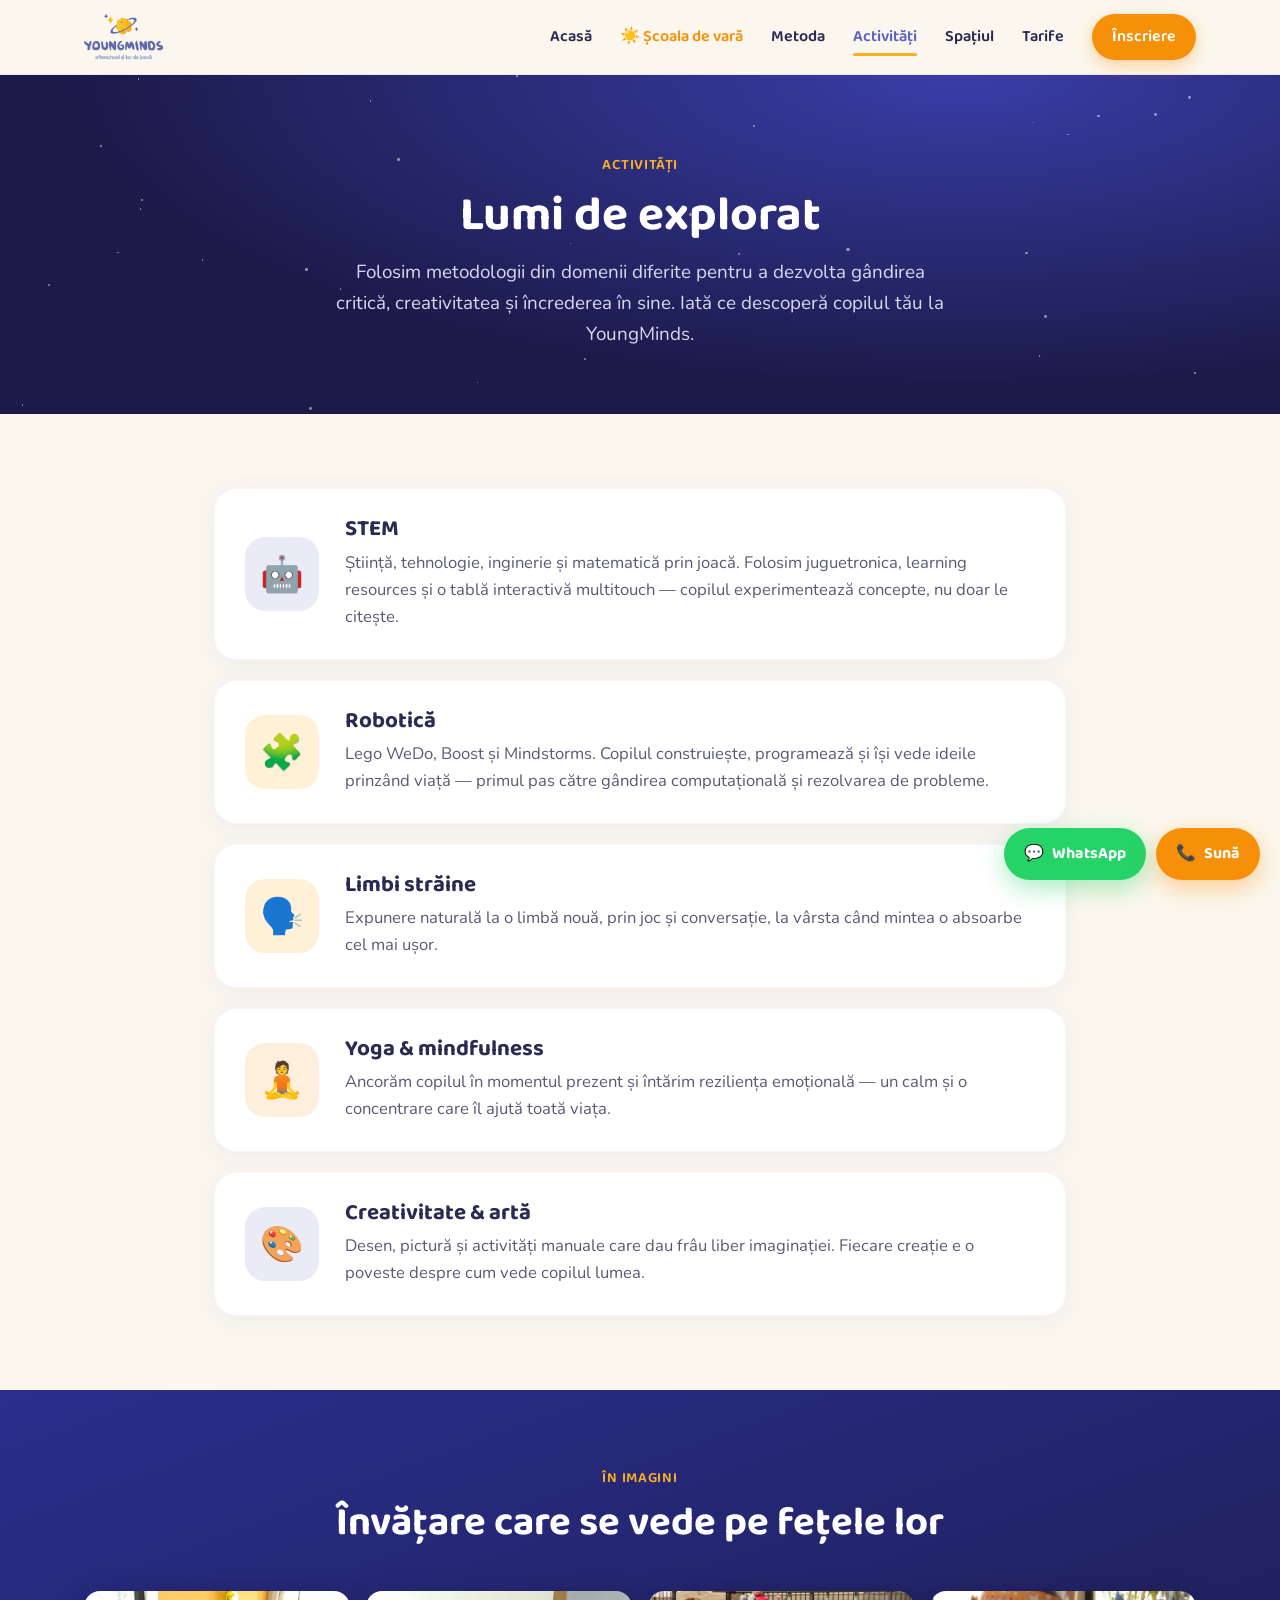
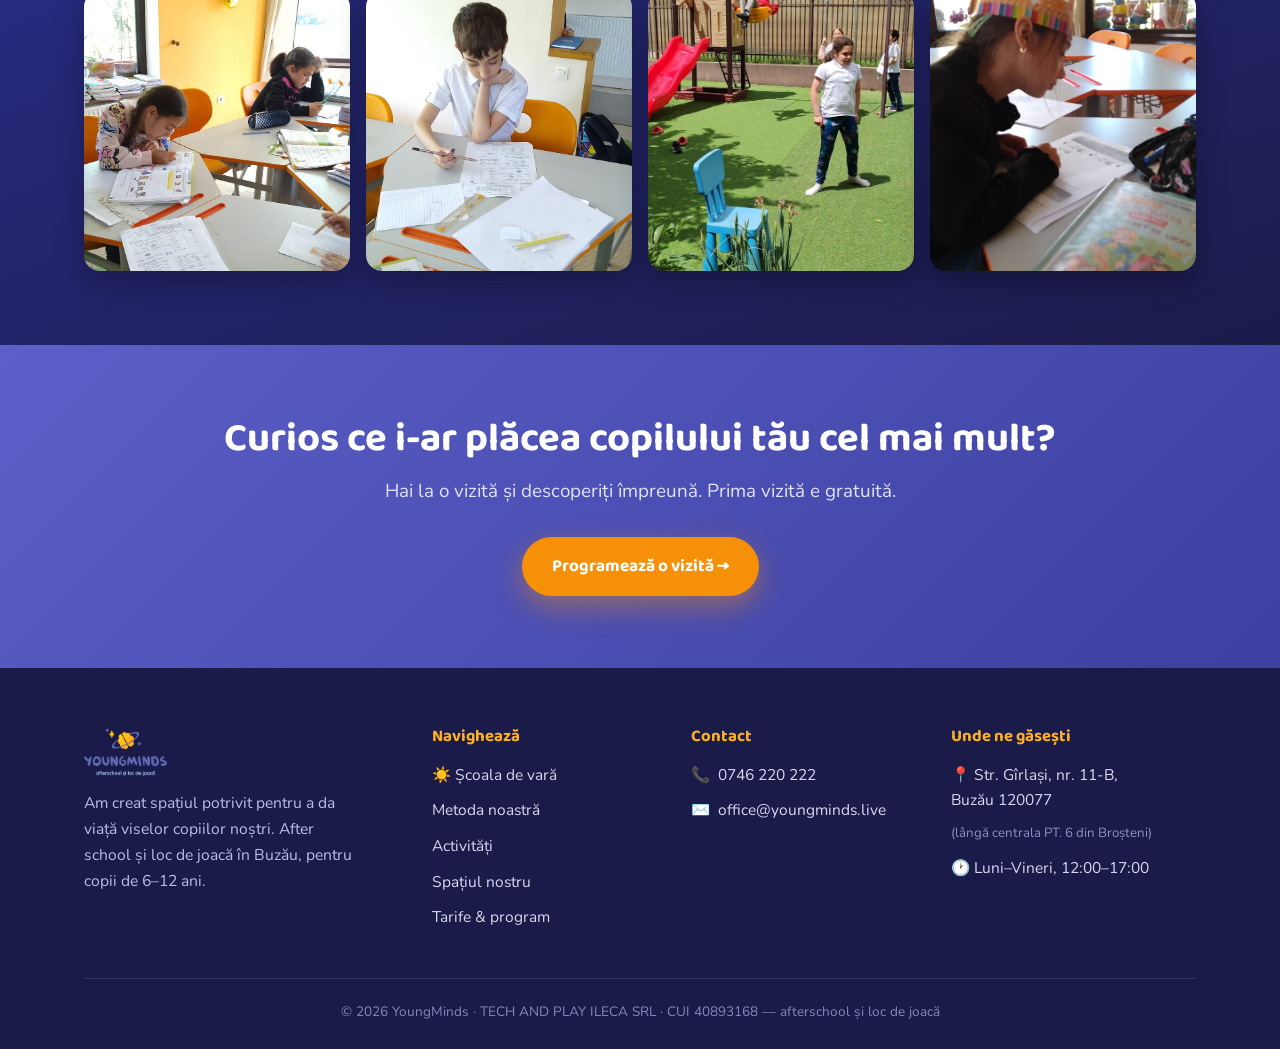
==== activitati.html @ 1e78519e "feat: add Google Analytics tag to multiple HTML pages Co-authored-by: Roxana Ivanov <275495528+ivano" ====
<!DOCTYPE html>
<html lang="ro">
<head>
<!-- Google tag (gtag.js) -->
<script async src="https://www.googletagmanager.com/gtag/js?id=G-8RMYH10H6Z"></script>
<script>
  window.dataLayer = window.dataLayer || [];
  function gtag(){dataLayer.push(arguments);}
  gtag('js', new Date());
  gtag('config', 'G-8RMYH10H6Z');
</script>
<meta charset="UTF-8">
<meta name="viewport" content="width=device-width, initial-scale=1.0">
<title>Activități — YoungMinds Buzău</title>
<meta name="description" content="STEM, robotică (Lego Mindstorms), limbi străine, yoga, mindfulness și creativitate. Activitățile de toamnă la YoungMinds Buzău.">
<link rel="icon" type="image/png" href="img/logo.png">
<link rel="preconnect" href="https://fonts.googleapis.com">
<link rel="preconnect" href="https://fonts.gstatic.com" crossorigin>
<link href="https://fonts.googleapis.com/css2?family=Baloo+2:wght@500;600;700;800&family=Nunito:ital,wght@0,400;0,600;0,700;0,800;1,400&display=swap" rel="stylesheet">
<link rel="stylesheet" href="style.css">
</head>
<body>
<div class="float-cta">
  <a class="wa" href="https://wa.me/40746220222?text=Bun%C4%83%21%20A%C8%99%20vrea%20s%C4%83%20programez%20o%20vizit%C4%83%20la%20YoungMinds." target="_blank" rel="noopener">💬<span class="txt">WhatsApp</span></a>
  <a href="tel:+40746220222">📞<span class="txt">Sună</span></a>
</div>
<header class="site-header">
  <div class="wrap">
    <a class="brand" href="index.html"><img src="img/logo.png" alt="YoungMinds — afterschool și loc de joacă"></a>
    <button class="burger" aria-label="Meniu" onclick="document.querySelector('.site-nav').classList.toggle('open')"><span></span><span></span><span></span></button>
    <nav class="site-nav">
      <a href="index.html">Acasă</a>
      <a href="scoala-de-vara.html" style="color:var(--orange)">☀️ Școala de vară</a>
      <a href="metoda.html">Metoda</a>
      <a href="activitati.html" class="active">Activități</a>
      <a href="spatiul.html">Spațiul</a>
      <a href="tarife.html">Tarife</a>
      <a class="nav-cta" href="contact.html">Înscriere</a>
    </nav>
  </div>
</header>

<section class="page-hero"><div class="stars"></div>
  <div class="wrap"><div class="crumb">Activități</div>
  <h1>Lumi de explorat</h1>
  <p>Folosim metodologii din domenii diferite pentru a dezvolta gândirea critică, creativitatea și încrederea în sine. Iată ce descoperă copilul tău la YoungMinds.</p></div>
</section>

<section class="sec-pad">
  <div class="wrap act-list">
    <div class="act-full reveal">
      <div class="act-icon ic-blue">🤖</div>
      <div class="act-body"><h3>STEM</h3><p>Știință, tehnologie, inginerie și matematică prin joacă. Folosim juguetronica, learning resources și o tablă interactivă multitouch — copilul experimentează concepte, nu doar le citește.</p></div>
    </div>
    <div class="act-full reveal">
      <div class="act-icon ic-gold">🧩</div>
      <div class="act-body"><h3>Robotică</h3><p>Lego WeDo, Boost și Mindstorms. Copilul construiește, programează și își vede ideile prinzând viață — primul pas către gândirea computațională și rezolvarea de probleme.</p></div>
    </div>
    <div class="act-full reveal">
      <div class="act-icon ic-gold">🗣️</div>
      <div class="act-body"><h3>Limbi străine</h3><p>Expunere naturală la o limbă nouă, prin joc și conversație, la vârsta când mintea o absoarbe cel mai ușor.</p></div>
    </div>
    <div class="act-full reveal">
      <div class="act-icon ic-orange">🧘</div>
      <div class="act-body"><h3>Yoga &amp; mindfulness</h3><p>Ancorăm copilul în momentul prezent și întărim reziliența emoțională — un calm și o concentrare care îl ajută toată viața.</p></div>
    </div>
    <div class="act-full reveal">
      <div class="act-icon ic-blue">🎨</div>
      <div class="act-body"><h3>Creativitate &amp; artă</h3><p>Desen, pictură și activități manuale care dau frâu liber imaginației. Fiecare creație e o poveste despre cum vede copilul lumea.</p></div>
    </div>
  </div>
</section>

<section class="act-gallery-band">
  <div class="wrap">
    <div class="sec-head light reveal"><span class="tag">În imagini</span><h2>Învățare care se vede pe fețele lor</h2></div>
    <div class="photo-row reveal">
      <img src="img/study-boy-pencils.jpg" alt="Copil concentrat la YoungMinds">
      <img src="img/study-girls-yellow.jpg" alt="Copii studiind">
      <img src="img/study-boy-fish-art.jpg" alt="Creație artistică">
      <img src="img/study-girl-crown.jpg" alt="Activitate creativă">
    </div>
  </div>
</section>

<section class="cta-band">
  <div class="wrap reveal"><h2>Curios ce i-ar plăcea copilului tău cel mai mult?</h2><p>Hai la o vizită și descoperiți împreună. Prima vizită e gratuită.</p><a class="btn-primary" href="contact.html">Programează o vizită →</a></div>
</section>
<footer class="site-footer">
  <div class="wrap">
    <div class="footer-grid">
      <div>
        <img class="flogo" src="img/logo.png" alt="YoungMinds">
        <p class="tagline">Am creat spațiul potrivit pentru a da viață viselor copiilor noștri. After school și loc de joacă în Buzău, pentru copii de 6–12 ani.</p>
      </div>
      <div>
        <h4>Navighează</h4>
        <ul>
          <li><a href="scoala-de-vara.html">☀️ Școala de vară</a></li>
          <li><a href="metoda.html">Metoda noastră</a></li>
          <li><a href="activitati.html">Activități</a></li>
          <li><a href="spatiul.html">Spațiul nostru</a></li>
          <li><a href="tarife.html">Tarife &amp; program</a></li>
        </ul>
      </div>
      <div>
        <h4>Contact</h4>
        <ul>
          <li>📞 <a href="tel:+40746220222">0746 220 222</a></li>
          <li>✉️ <a href="mailto:office@youngminds.live">office@youngminds.live</a></li>
        </ul>
      </div>
      <div>
        <h4>Unde ne găsești</h4>
        <ul>
          <li>📍 Str. Gîrlași, nr. 11-B,<br>Buzău 120077</li>
          <li><span class="sub">(lângă centrala PT. 6 din Broșteni)</span></li>
          <li>🕐 Luni–Vineri, 12:00–17:00</li>
        </ul>
      </div>
    </div>
    <div class="footer-bottom">© 2026 YoungMinds · TECH AND PLAY ILECA SRL · CUI 40893168 — afterschool și loc de joacă</div>
  </div>
</footer>
<script>
// reveal on scroll
const io=new IntersectionObserver((es)=>{es.forEach(e=>{if(e.isIntersecting){e.target.classList.add('in');io.unobserve(e.target)}})},{threshold:.12});
document.querySelectorAll('.reveal').forEach(el=>io.observe(el));
// stars
document.querySelectorAll('.stars').forEach(c=>{for(let i=0;i<30;i++){const s=document.createElement('span');const sz=Math.random()*2.5+1;s.style.width=sz+'px';s.style.height=sz+'px';s.style.left=Math.random()*100+'%';s.style.top=Math.random()*100+'%';s.style.animationDelay=(Math.random()*3)+'s';c.appendChild(s)}});
</script>

</body>
</html>
---- style.css ----
/* ============ YoungMinds — shared styles ============ */
:root{
  --periwinkle:#5B5FC7;--periwinkle-deep:#3D40A0;--periwinkle-bright:#4A63D8;
  --gold:#FDB022;--orange:#F79009;--orange-deep:#E07706;
  --cream:#FBF7EE;--cream-deep:#F4ECDC;
  --ink:#2A2A52;--ink-soft:#5A5A78;--space:#2B2E8C;--space-deep:#1B1B4A;
}
*{margin:0;padding:0;box-sizing:border-box}
html{scroll-behavior:smooth}
body{font-family:'Nunito',sans-serif;color:var(--ink);background:var(--cream);line-height:1.65;overflow-x:hidden}
h1,h2,h3,h4{font-family:'Baloo 2',cursive;line-height:1.12;font-weight:700}
img{max-width:100%;display:block}
a{color:inherit;text-decoration:none}
.wrap{max-width:1160px;margin:0 auto;padding:0 24px}

/* ---- HEADER NAV ---- */
.site-header{position:sticky;top:0;z-index:100;background:rgba(251,247,238,.92);backdrop-filter:blur(10px);border-bottom:1px solid rgba(91,95,199,.1)}
.site-header .wrap{display:flex;align-items:center;justify-content:space-between;height:74px}
.site-header .brand img{height:46px}
.site-nav{display:flex;align-items:center;gap:28px}
.site-nav a{font-family:'Baloo 2';font-weight:600;color:var(--ink);font-size:1.01rem;transition:color .2s;position:relative}
.site-nav a:hover{color:var(--periwinkle)}
.site-nav a.active{color:var(--periwinkle)}
.site-nav a.active::after{content:"";position:absolute;left:0;right:0;bottom:-6px;height:3px;background:var(--gold);border-radius:3px}
.site-nav .nav-cta{background:var(--orange);color:#fff;padding:10px 20px;border-radius:50px;box-shadow:0 6px 18px rgba(247,144,9,.35)}
.site-nav .nav-cta:hover{color:#fff;transform:translateY(-2px)}
.burger{display:none;flex-direction:column;gap:5px;cursor:pointer;background:none;border:none;padding:6px}
.burger span{width:26px;height:3px;background:var(--ink);border-radius:3px;transition:.3s}

/* ---- BUTTONS ---- */
.btn-primary{background:var(--orange);color:#fff;font-family:'Baloo 2';font-weight:700;font-size:1.08rem;padding:15px 30px;border-radius:50px;display:inline-flex;align-items:center;gap:9px;box-shadow:0 10px 28px rgba(247,144,9,.42);transition:transform .2s,box-shadow .2s;border:none;cursor:pointer}
.btn-primary:hover{transform:translateY(-3px);box-shadow:0 14px 36px rgba(247,144,9,.52);color:#fff}
.btn-ghost{color:var(--periwinkle);font-family:'Baloo 2';font-weight:600;font-size:1.02rem;padding:15px 24px;border-radius:50px;border:1.5px solid rgba(91,95,199,.4);transition:background .2s,color .2s}
.btn-ghost:hover{background:var(--periwinkle);color:#fff}
.btn-ghost-light{color:#fff;border-color:rgba(255,255,255,.4)}
.btn-ghost-light:hover{background:rgba(255,255,255,.14);color:#fff}

/* ---- SECTION HEADS ---- */
.sec-head{text-align:center;max-width:700px;margin:0 auto 46px}
.sec-head .tag{font-family:'Baloo 2';font-weight:600;color:var(--orange);text-transform:uppercase;letter-spacing:.05em;font-size:.9rem}
.sec-head h2{font-size:2.5rem;color:var(--ink);margin:10px 0 14px}
.sec-head p{font-size:1.12rem;color:var(--ink-soft)}
.sec-head.light h2{color:#fff}.sec-head.light .tag{color:var(--gold)}.sec-head.light p{color:#C8C8EC}

/* ---- PAGE HERO (inner pages) ---- */
.page-hero{background:radial-gradient(ellipse at 75% 0%,#3A3DA8 0%,var(--space-deep) 65%);color:#fff;padding:78px 0 64px;position:relative;overflow:hidden;text-align:center}
.page-hero .stars{position:absolute;inset:0;pointer-events:none}
.page-hero .stars span{position:absolute;background:#fff;border-radius:50%;opacity:.5;animation:tw 3s infinite ease-in-out}
.page-hero .crumb{font-family:'Baloo 2';font-weight:600;color:var(--gold);font-size:.92rem;letter-spacing:.04em;text-transform:uppercase;margin-bottom:12px;position:relative;z-index:2}
.page-hero h1{font-size:3rem;margin-bottom:14px;position:relative;z-index:2}
.page-hero p{font-size:1.18rem;color:#D8D8F2;max-width:620px;margin:0 auto;position:relative;z-index:2}
@keyframes tw{0%,100%{opacity:.16}50%{opacity:.85}}

/* ---- FLOAT CTA ---- */
.float-cta{position:fixed;bottom:20px;right:20px;z-index:200;display:flex;gap:10px}
.float-cta a{display:flex;align-items:center;gap:8px;background:var(--orange);color:#fff;font-family:'Baloo 2';font-weight:700;padding:13px 20px;border-radius:50px;font-size:1rem;box-shadow:0 8px 24px rgba(247,144,9,.4);transition:transform .2s}
.float-cta a.wa{background:#25D366;box-shadow:0 8px 24px rgba(37,211,102,.4)}
.float-cta a:hover{transform:translateY(-3px);color:#fff}

/* ---- FOOTER ---- */
.site-footer{background:var(--space-deep);color:#fff;padding:60px 0 26px}
.footer-grid{display:grid;grid-template-columns:1.4fr 1fr 1fr 1.1fr;gap:36px;margin-bottom:38px}
.site-footer .flogo{height:48px;margin-bottom:15px}
.site-footer .tagline{color:#BCBCE8;font-size:.98rem;max-width:280px}
.site-footer h4{font-family:'Baloo 2';font-size:1.05rem;margin-bottom:15px;color:var(--gold)}
.site-footer ul{list-style:none}
.site-footer ul li{margin-bottom:10px;color:#D8D8F2;font-size:.97rem;display:flex;gap:8px;align-items:flex-start}
.site-footer ul li a:hover{color:var(--gold)}
.site-footer .sub{font-size:.83rem;color:#9090C0}
.footer-bottom{border-top:1px solid rgba(255,255,255,.12);padding-top:22px;text-align:center;color:#8888B8;font-size:.85rem}

/* ---- generic cards grid ---- */
.grid-3{display:grid;grid-template-columns:repeat(3,1fr);gap:24px}
.grid-2{display:grid;grid-template-columns:repeat(2,1fr);gap:30px}

/* ---- reveal anim ---- */
.reveal{opacity:0;transform:translateY(24px);transition:opacity .6s ease,transform .6s ease}
.reveal.in{opacity:1;transform:none}

@media(max-width:900px){
  .site-nav{position:fixed;inset:74px 0 auto 0;background:var(--cream);flex-direction:column;gap:0;padding:10px 24px 24px;border-bottom:1px solid rgba(91,95,199,.12);transform:translateY(-120%);transition:transform .3s;align-items:stretch}
  .site-nav.open{transform:none}
  .site-nav a{padding:14px 0;border-bottom:1px solid rgba(91,95,199,.08)}
  .site-nav a.active::after{display:none}
  .site-nav .nav-cta{text-align:center;margin-top:12px}
  .burger{display:flex}
  .grid-3,.grid-2{grid-template-columns:1fr}
  .footer-grid{grid-template-columns:1fr 1fr}
  .page-hero h1{font-size:2.2rem}
  .sec-head h2{font-size:2rem}
  .float-cta a span.txt{display:none}.float-cta a{padding:13px}
}
@media(max-width:560px){.footer-grid{grid-template-columns:1fr}}
@media(prefers-reduced-motion:reduce){*{animation:none!important;transition:none!important}.reveal{opacity:1;transform:none}}


/* ============ PAGE-SPECIFIC ============ */
.sec-pad{padding:74px 0}
.pad-top-0{padding-top:0}
.center-cta{text-align:center;margin-top:38px}

/* HOME HERO */
.home-hero{position:relative;background:radial-gradient(ellipse at 72% 0%,#3A3DA8 0%,var(--space-deep) 62%);color:#fff;padding:60px 0 0;overflow:hidden}
.home-hero-grid{position:relative;z-index:5;display:grid;grid-template-columns:1.05fr .95fr;gap:46px;align-items:center;padding-bottom:54px}
.home-hero .eyebrow{display:inline-block;background:rgba(253,176,34,.18);color:var(--gold);font-family:'Baloo 2';font-weight:600;font-size:.88rem;letter-spacing:.04em;padding:6px 16px;border-radius:50px;margin-bottom:20px;text-transform:uppercase}
.home-hero h1{font-size:3.2rem;margin-bottom:18px;font-weight:800;letter-spacing:-.01em}
.home-hero h1 .hl{color:var(--gold);position:relative;white-space:nowrap}
.home-hero h1 .hl::after{content:"";position:absolute;left:-4%;right:-4%;bottom:5px;height:13px;background:rgba(253,176,34,.22);border-radius:8px;z-index:-1}
.home-hero p.lead{font-size:1.2rem;color:#D8D8F2;margin-bottom:30px;max-width:540px}
.hero-cta{display:flex;gap:14px;flex-wrap:wrap;align-items:center}
.hero-trust{margin-top:26px;display:flex;gap:22px;flex-wrap:wrap;font-size:.95rem;color:#BCBCE8}
.hero-trust b{color:#fff}
.home-hero-photo{position:relative}
.home-hero-photo img{border-radius:24px;box-shadow:0 24px 60px rgba(0,0,0,.4);width:100%;height:440px;object-fit:cover}
.photo-badge{position:absolute;bottom:-16px;left:24px;background:#fff;color:var(--ink);font-family:'Baloo 2';font-weight:700;font-size:.98rem;padding:11px 20px;border-radius:50px;box-shadow:0 10px 26px rgba(0,0,0,.2)}
.wave{display:block;width:100%;margin-top:-1px;position:relative;z-index:4}

/* HOME STRIP */
.home-strip{background:var(--gold);color:var(--space-deep);padding:15px 0}
.home-strip .wrap{display:flex;justify-content:center;gap:40px;flex-wrap:wrap;font-family:'Baloo 2';font-weight:600;font-size:1.01rem}
.home-strip span{display:inline-flex;align-items:center;gap:8px}

/* HOME MISSION */
.home-mission{padding:74px 0 40px;text-align:center}
.home-mission .mark{font-size:1.3rem;color:var(--gold);letter-spacing:3px;margin-bottom:14px;opacity:.7}
.home-mission h2{font-size:2.4rem;color:var(--ink);max-width:780px;margin:0 auto 18px}
.home-mission h2 .em{color:var(--orange)}
.home-mission p{font-size:1.14rem;color:var(--ink-soft);max-width:700px;margin:0 auto}

/* BENEFIT CARDS */
.home-benefits{padding:40px 0 74px}
.ben-card{background:#fff;border-radius:24px;padding:34px 28px;box-shadow:0 4px 24px rgba(91,95,199,.08);border:1px solid rgba(91,95,199,.06);transition:transform .25s,box-shadow .25s}
.ben-card:hover{transform:translateY(-6px);box-shadow:0 16px 38px rgba(91,95,199,.16)}
.ben-card .ic{width:62px;height:62px;border-radius:18px;display:grid;place-items:center;font-size:1.9rem;margin-bottom:18px}
.ic-blue{background:rgba(91,95,199,.12)}.ic-gold{background:rgba(253,176,34,.18)}.ic-orange{background:rgba(247,144,9,.14)}
.ben-card h3{font-size:1.32rem;color:var(--ink);margin-bottom:10px}
.ben-card p{color:var(--ink-soft)}

/* HOME ACTIVITIES MINI */
.home-activities{background:var(--cream-deep);padding:74px 0}
.act-mini-grid{display:flex;flex-wrap:wrap;gap:16px;justify-content:center;max-width:920px;margin:0 auto}
.act-mini{background:#fff;border-radius:50px;padding:14px 26px;font-family:'Baloo 2';font-weight:600;color:var(--ink);display:inline-flex;align-items:center;gap:10px;box-shadow:0 4px 16px rgba(91,95,199,.08);transition:transform .2s,box-shadow .2s;font-size:1.05rem}
.act-mini span{font-size:1.3rem}
.act-mini:hover{transform:translateY(-4px);box-shadow:0 10px 26px rgba(91,95,199,.16);color:var(--periwinkle)}

/* HOME GALLERY CTA */
.home-gallery-cta{padding:80px 0}
.gallery-split{display:grid;grid-template-columns:1fr 1fr;gap:50px;align-items:center}
.gallery-photos{display:grid;grid-template-columns:1fr 1fr;grid-template-rows:auto auto;gap:14px}
.gallery-photos img{border-radius:18px;object-fit:cover;width:100%;box-shadow:0 8px 28px rgba(91,95,199,.14)}
.gallery-photos .g1{grid-column:1/2;grid-row:1/3;height:100%;min-height:320px}
.gallery-photos .g2{height:150px}.gallery-photos .g3{height:150px}
.gallery-text .tag{font-family:'Baloo 2';font-weight:600;color:var(--orange);text-transform:uppercase;letter-spacing:.05em;font-size:.9rem}
.gallery-text h2{font-size:2.2rem;color:var(--ink);margin:8px 0 14px}
.gallery-text p{color:var(--ink-soft);font-size:1.1rem;margin-bottom:24px}

/* PROOF */
.home-proof{background:var(--cream-deep);padding:74px 0}
.quote{background:#fff;border-radius:22px;padding:30px 26px;box-shadow:0 4px 22px rgba(91,95,199,.08);display:flex;flex-direction:column}
.quote .qstars{color:var(--gold);font-size:1.1rem;margin-bottom:12px;letter-spacing:2px}
.quote p{color:var(--ink);font-style:italic;flex:1;margin-bottom:16px}
.quote .who{font-family:'Baloo 2';font-weight:600;color:var(--periwinkle);font-size:.98rem}
.proof-note{text-align:center;margin-top:34px;color:var(--ink-soft)}
.proof-note a{color:var(--periwinkle);font-weight:700}

/* CTA BAND */
.cta-band{background:linear-gradient(135deg,var(--periwinkle) 0%,var(--periwinkle-deep) 100%);color:#fff;padding:72px 0;text-align:center;position:relative;overflow:hidden}
.cta-band h2{font-size:2.5rem;margin-bottom:14px}
.cta-band p{font-size:1.18rem;color:#E2E2FB;max-width:580px;margin:0 auto 30px}
.cta-band .spark{position:absolute;font-size:2rem;opacity:.4}

/* METODA */
.method-intro{max-width:840px;margin:0 auto;text-align:center}
.big-lead{font-size:1.4rem;color:var(--ink);line-height:1.6}
.big-lead strong{color:var(--periwinkle)}
.method-card{background:#fff;border-radius:22px;padding:34px 30px;box-shadow:0 4px 22px rgba(91,95,199,.08);border:1px solid rgba(91,95,199,.06);position:relative}
.method-card .mnum{font-family:'Baloo 2';font-weight:800;font-size:2.4rem;color:rgba(253,176,34,.5);line-height:1;margin-bottom:10px}
.method-card h3{font-size:1.4rem;color:var(--ink);margin-bottom:10px}
.method-card p{color:var(--ink-soft);font-size:1.04rem}
.method-feature{background:var(--cream-deep);padding:74px 0}
.method-feature-grid{display:grid;grid-template-columns:1fr 1fr;gap:50px;align-items:center}
.method-feature-grid img{border-radius:22px;box-shadow:0 16px 44px rgba(91,95,199,.18);width:100%;height:420px;object-fit:cover}
.method-feature-grid .tag{font-family:'Baloo 2';font-weight:600;color:var(--orange);text-transform:uppercase;letter-spacing:.05em;font-size:.9rem}
.method-feature-grid h2{font-size:2.2rem;color:var(--ink);margin:8px 0 16px}
.method-feature-grid p{color:var(--ink-soft);font-size:1.08rem;margin-bottom:16px}
.values-grid{max-width:880px;margin:0 auto}
.value-row{display:flex;gap:18px;align-items:flex-start;background:#fff;border-radius:18px;padding:24px 26px;box-shadow:0 4px 18px rgba(91,95,199,.07)}
.value-row .vic{font-size:2rem;flex:none}
.value-row h4{font-family:'Baloo 2';font-size:1.2rem;color:var(--ink);margin-bottom:4px}
.value-row p{color:var(--ink-soft)}

/* ACTIVITATI */
.act-list{display:flex;flex-direction:column;gap:20px;max-width:900px;margin:0 auto}
.act-full{display:flex;gap:26px;align-items:center;background:#fff;border-radius:22px;padding:28px 30px;box-shadow:0 4px 22px rgba(91,95,199,.08);border:1px solid rgba(91,95,199,.06);transition:transform .2s,box-shadow .2s}
.act-full:hover{transform:translateX(6px);box-shadow:0 12px 32px rgba(91,95,199,.14)}
.act-icon{width:74px;height:74px;border-radius:20px;display:grid;place-items:center;font-size:2.2rem;flex:none}
.act-body h3{font-size:1.4rem;color:var(--ink);margin-bottom:6px}
.act-body p{color:var(--ink-soft);font-size:1.04rem}
.act-gallery-band{background:linear-gradient(160deg,var(--space) 0%,var(--space-deep) 100%);padding:74px 0}
.photo-row{display:grid;grid-template-columns:repeat(4,1fr);gap:16px}
.photo-row img{border-radius:16px;height:280px;width:100%;object-fit:cover;box-shadow:0 10px 30px rgba(0,0,0,.3)}

/* SPATIUL */
.space-feature{display:grid;grid-template-columns:1fr 1fr;gap:50px;align-items:center}
.space-feature .tag{font-family:'Baloo 2';font-weight:600;color:var(--orange);text-transform:uppercase;letter-spacing:.05em;font-size:.9rem}
.space-feature h2{font-size:2.2rem;color:var(--ink);margin:8px 0 14px}
.space-feature p{color:var(--ink-soft);font-size:1.1rem}
.space-feature img{border-radius:22px;box-shadow:0 16px 44px rgba(91,95,199,.18);height:420px;width:100%;object-fit:cover}
.gallery-masonry-band{padding:74px 0;background:var(--cream-deep)}
.gallery-masonry-band.light-bg{background:var(--cream)}
.masonry{columns:4;column-gap:14px}
.masonry img{width:100%;border-radius:14px;margin-bottom:14px;box-shadow:0 6px 22px rgba(91,95,199,.1);break-inside:avoid}
.space-feature-dark{background:linear-gradient(160deg,var(--space) 0%,var(--space-deep) 100%);color:#fff;padding:80px 0}
.space-feature-grid{display:grid;grid-template-columns:1fr 1fr;gap:50px;align-items:center}
.space-feature-grid img{border-radius:22px;box-shadow:0 16px 44px rgba(0,0,0,.35);height:420px;width:100%;object-fit:cover}
.space-feature-grid .tag{font-family:'Baloo 2';font-weight:600;color:var(--gold);text-transform:uppercase;letter-spacing:.05em;font-size:.9rem}
.space-feature-grid h2{font-size:2.2rem;margin:8px 0 14px}
.space-feature-grid p{color:#C8C8EC;font-size:1.08rem;margin-bottom:14px}

/* TARIFE */
.pricing-wrap{display:grid;grid-template-columns:1.05fr .95fr;gap:40px;align-items:start;max-width:980px;margin:0 auto}
.price-card{background:#fff;border-radius:28px;padding:44px 40px;box-shadow:0 14px 50px rgba(91,95,199,.14);position:relative;border:2px solid var(--gold)}
.price-badge{position:absolute;top:-15px;left:40px;background:var(--orange);color:#fff;font-family:'Baloo 2';font-weight:700;font-size:.85rem;padding:7px 18px;border-radius:50px;text-transform:uppercase;letter-spacing:.03em}
.price-card .plan{font-family:'Baloo 2';font-weight:600;color:var(--periwinkle);font-size:1.1rem;margin-bottom:6px}
.price-card .amount{font-family:'Baloo 2';font-weight:800;color:var(--ink);font-size:3.4rem;line-height:1}
.price-card .amount small{font-size:1.1rem;color:var(--ink-soft);font-weight:600}
.price-card .prog{color:var(--ink-soft);margin:10px 0 24px;font-size:1.05rem}
.price-card ul{list-style:none;display:flex;flex-direction:column;gap:13px;margin-bottom:28px}
.price-card ul li{display:flex;gap:11px;align-items:flex-start;color:var(--ink);font-size:1.02rem}
.price-card ul li .ck{flex:none;width:24px;height:24px;border-radius:50%;background:rgba(253,176,34,.2);color:var(--orange-deep);display:grid;place-items:center;font-size:.8rem;font-weight:800;margin-top:2px}
.price-card .btn-primary{width:100%;justify-content:center}
.price-side h2{font-size:1.9rem;color:var(--ink);margin-bottom:12px}
.price-side>p{color:var(--ink-soft);font-size:1.06rem;margin-bottom:18px}
.extras{display:flex;flex-direction:column;gap:12px;margin-bottom:24px}
.extra{background:#fff;border-radius:16px;padding:16px 20px;display:flex;justify-content:space-between;align-items:center;gap:12px;box-shadow:0 3px 16px rgba(91,95,199,.07)}
.extra span:first-child{color:var(--ink);font-weight:600}
.extra span:last-child{font-family:'Baloo 2';font-weight:700;color:var(--periwinkle);white-space:nowrap}
.extra.extra-category{justify-content:flex-start}
.extra.extra-category span{font-family:'Nunito';font-weight:700;color:var(--ink);white-space:normal}
.info-box{background:#fff;border-radius:16px;padding:20px 22px;margin-bottom:14px;box-shadow:0 3px 16px rgba(91,95,199,.07)}
.info-box h4{font-family:'Baloo 2';font-size:1.1rem;color:var(--ink);margin-bottom:6px}
.info-box p{color:var(--ink-soft);font-size:1rem}
.how-day{background:var(--cream-deep);padding:74px 0}
.timeline{display:grid;grid-template-columns:repeat(4,1fr);gap:24px}
.tl-step{background:#fff;border-radius:20px;padding:28px 24px;box-shadow:0 4px 20px rgba(91,95,199,.08);text-align:center}
.tl-num{width:46px;height:46px;border-radius:14px;background:var(--periwinkle);color:#fff;font-family:'Baloo 2';font-weight:700;font-size:1.3rem;display:grid;place-items:center;margin:0 auto 14px}
.tl-step h4{font-family:'Baloo 2';font-size:1.15rem;color:var(--ink);margin-bottom:6px}
.tl-step p{color:var(--ink-soft);font-size:.98rem}

/* CONTACT */
.contact-grid{display:grid;grid-template-columns:1fr 1fr;gap:46px;align-items:start}
.contact-info h2{font-size:2.1rem;color:var(--ink);margin-bottom:12px}
.ci-lead{color:var(--ink-soft);font-size:1.1rem;margin-bottom:24px}
.contact-actions{display:flex;flex-direction:column;gap:12px;margin-bottom:32px}
.contact-actions a{justify-content:center;text-align:center}
.contact-details{display:flex;flex-direction:column;gap:18px}
.cd-row{display:flex;gap:14px;align-items:flex-start}
.cd-row .cd-ic{font-size:1.4rem;flex:none}
.cd-row strong{font-family:'Baloo 2';color:var(--ink)}
.cd-row a{color:var(--periwinkle);font-weight:600}
.cd-row .muted{color:var(--ink-soft);font-size:.92rem}
.contact-form-card{background:#fff;border-radius:24px;padding:40px 36px;box-shadow:0 14px 50px rgba(91,95,199,.14)}
.contact-form-card h3{font-size:1.5rem;color:var(--ink);margin-bottom:6px}
.form-note{color:var(--ink-soft);font-size:.98rem;margin-bottom:24px}
.contact-form-card label{display:block;font-family:'Baloo 2';font-weight:600;color:var(--ink);font-size:.98rem;margin-bottom:16px}
.contact-form-card input,.contact-form-card textarea{width:100%;margin-top:7px;padding:13px 16px;border:1.5px solid rgba(91,95,199,.2);border-radius:12px;font-family:'Nunito';font-size:1rem;color:var(--ink);transition:border-color .2s}
.contact-form-card input:focus,.contact-form-card textarea:focus{outline:none;border-color:var(--periwinkle)}
.form-actions{display:grid;grid-template-columns:1fr 1fr;gap:12px}
.form-actions .btn-primary,.form-actions .btn-ghost{justify-content:center;width:100%;text-align:center}
.form-hint{text-align:center;color:var(--ink-soft);font-size:.88rem;margin-top:14px}
.map-band{padding:0 0 74px}
.map-frame{border-radius:22px;overflow:hidden;box-shadow:0 14px 44px rgba(91,95,199,.16);height:380px}
.map-frame iframe{width:100%;height:100%;border:0}

@media(max-width:900px){
  .home-hero-grid,.gallery-split,.method-feature-grid,.space-feature,.space-feature-grid,.pricing-wrap,.contact-grid{grid-template-columns:1fr}
  .form-actions{grid-template-columns:1fr}
  .home-hero-photo{order:-1}
  .home-hero h1{font-size:2.4rem}
  .home-hero-photo img{height:300px}
  .photo-row{grid-template-columns:1fr 1fr}
  .masonry{columns:2}
  .timeline{grid-template-columns:1fr 1fr}
  .home-strip .wrap{gap:16px;font-size:.9rem}
  .gallery-photos .g1{min-height:220px}
}
@media(max-width:560px){.photo-row,.timeline{grid-template-columns:1fr}.masonry{columns:1}.act-full{flex-direction:column;text-align:center}}

/* ============ SUMMER SCHOOL ============ */
.summer-hero{position:relative;background:linear-gradient(150deg,#FF9A3C 0%,#F79009 45%,#E0670A 100%);color:#fff;padding:60px 0 0;overflow:hidden;text-align:center}
.summer-hero .stars{position:absolute;inset:0;pointer-events:none;opacity:.6}
.summer-hero-inner{position:relative;z-index:5;max-width:780px;margin:0 auto;padding-bottom:54px}
.summer-badge{display:inline-block;background:rgba(255,255,255,.22);backdrop-filter:blur(4px);border:1.5px solid rgba(255,255,255,.4);color:#fff;font-family:'Baloo 2';font-weight:700;font-size:.96rem;padding:9px 22px;border-radius:50px;margin-bottom:22px}
.summer-hero h1{font-size:3.6rem;margin-bottom:18px;text-shadow:0 4px 20px rgba(0,0,0,.18)}
.summer-hero h1 .hl{color:#FFF4D6}
.summer-hero p{font-size:1.24rem;color:#FFF1E0;max-width:600px;margin:0 auto 30px}
.summer-hero p strong{color:#fff}
.summer-cta{display:flex;gap:14px;justify-content:center;flex-wrap:wrap}
.summer-info-strip{background:var(--space-deep);padding:26px 0}
.summer-info-strip .wrap{display:flex;justify-content:center;gap:50px;flex-wrap:wrap}
.sinfo-pill{display:flex;gap:14px;align-items:center;color:#fff}
.sinfo-pill .sp-ic{font-size:2rem}
.sinfo-pill strong{font-family:'Baloo 2';color:var(--gold);font-size:1.08rem}
.sinfo-pill div{font-size:.92rem;color:#C8C8EC;line-height:1.35}
.summer-grid{display:grid;grid-template-columns:repeat(3,1fr);gap:22px}
.sum-card{background:#fff;border-radius:22px;padding:30px 26px;box-shadow:0 4px 22px rgba(247,144,9,.1);border:1px solid rgba(247,144,9,.1);transition:transform .25s,box-shadow .25s}
.sum-card:hover{transform:translateY(-6px);box-shadow:0 16px 38px rgba(247,144,9,.2)}
.sum-card .sum-ic{width:60px;height:60px;border-radius:16px;display:grid;place-items:center;font-size:1.8rem;margin-bottom:16px;background:linear-gradient(135deg,rgba(253,176,34,.2),rgba(247,144,9,.14))}
.sum-card h3{font-size:1.24rem;color:var(--ink);margin-bottom:7px}
.sum-card p{color:var(--ink-soft);font-size:.99rem}
.summer-photos{background:var(--cream-deep);padding:74px 0}
.summer-cta-band{background:linear-gradient(135deg,#FF9A3C 0%,#E0670A 100%);color:#fff;padding:74px 0;text-align:center;position:relative;overflow:hidden}
.summer-cta-band h2{font-size:2.6rem;margin-bottom:14px;text-shadow:0 3px 16px rgba(0,0,0,.15)}
.summer-cta-band p{font-size:1.2rem;color:#FFF1E0;max-width:580px;margin:0 auto 28px}
.summer-cta-band .spark{position:absolute;font-size:2rem;opacity:.55}
.summer-cta-band .cta-phone{font-size:1.05rem;margin-top:18px;margin-bottom:0}
.summer-cta-band .cta-phone a{color:#fff;font-weight:700;text-decoration:underline}
@media(max-width:900px){
  .summer-hero h1{font-size:2.5rem}
  .summer-grid{grid-template-columns:1fr 1fr}
  .summer-info-strip .wrap{gap:26px}
}
@media(max-width:560px){.summer-grid{grid-template-columns:1fr}}
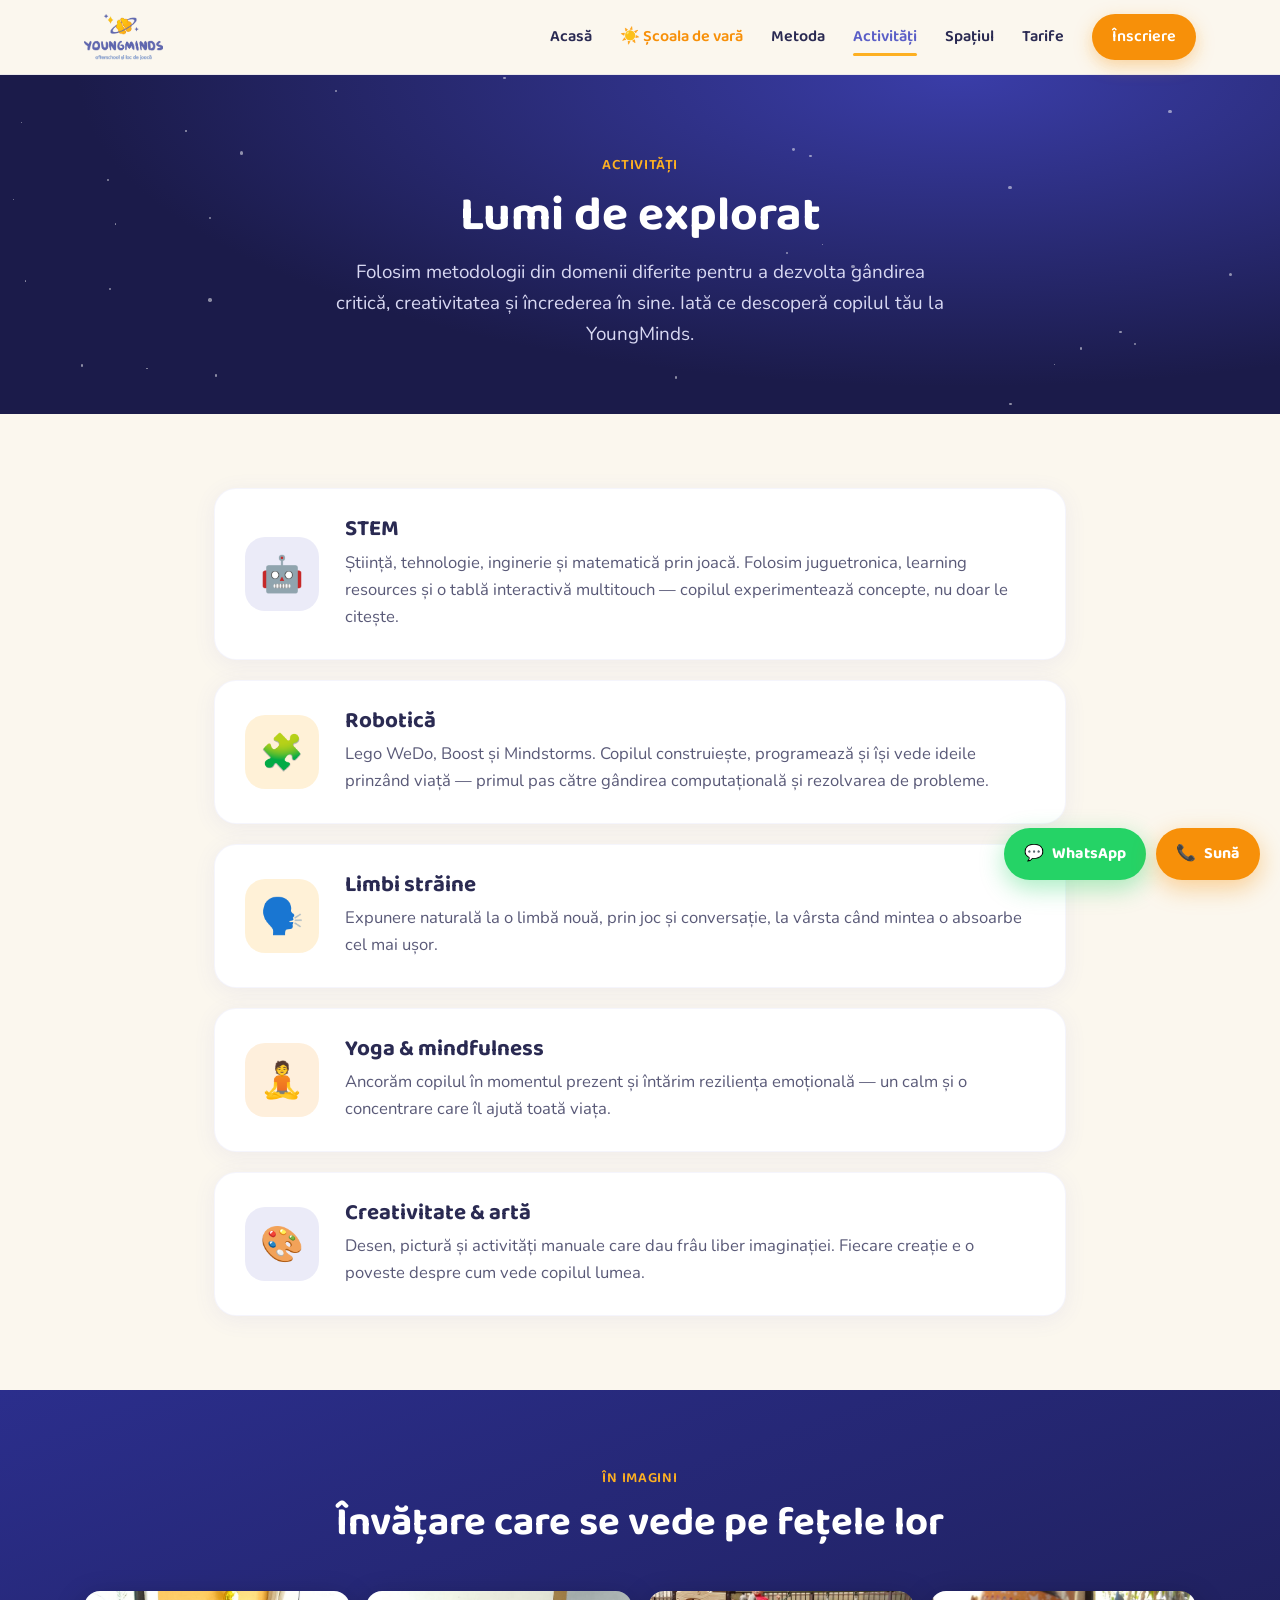
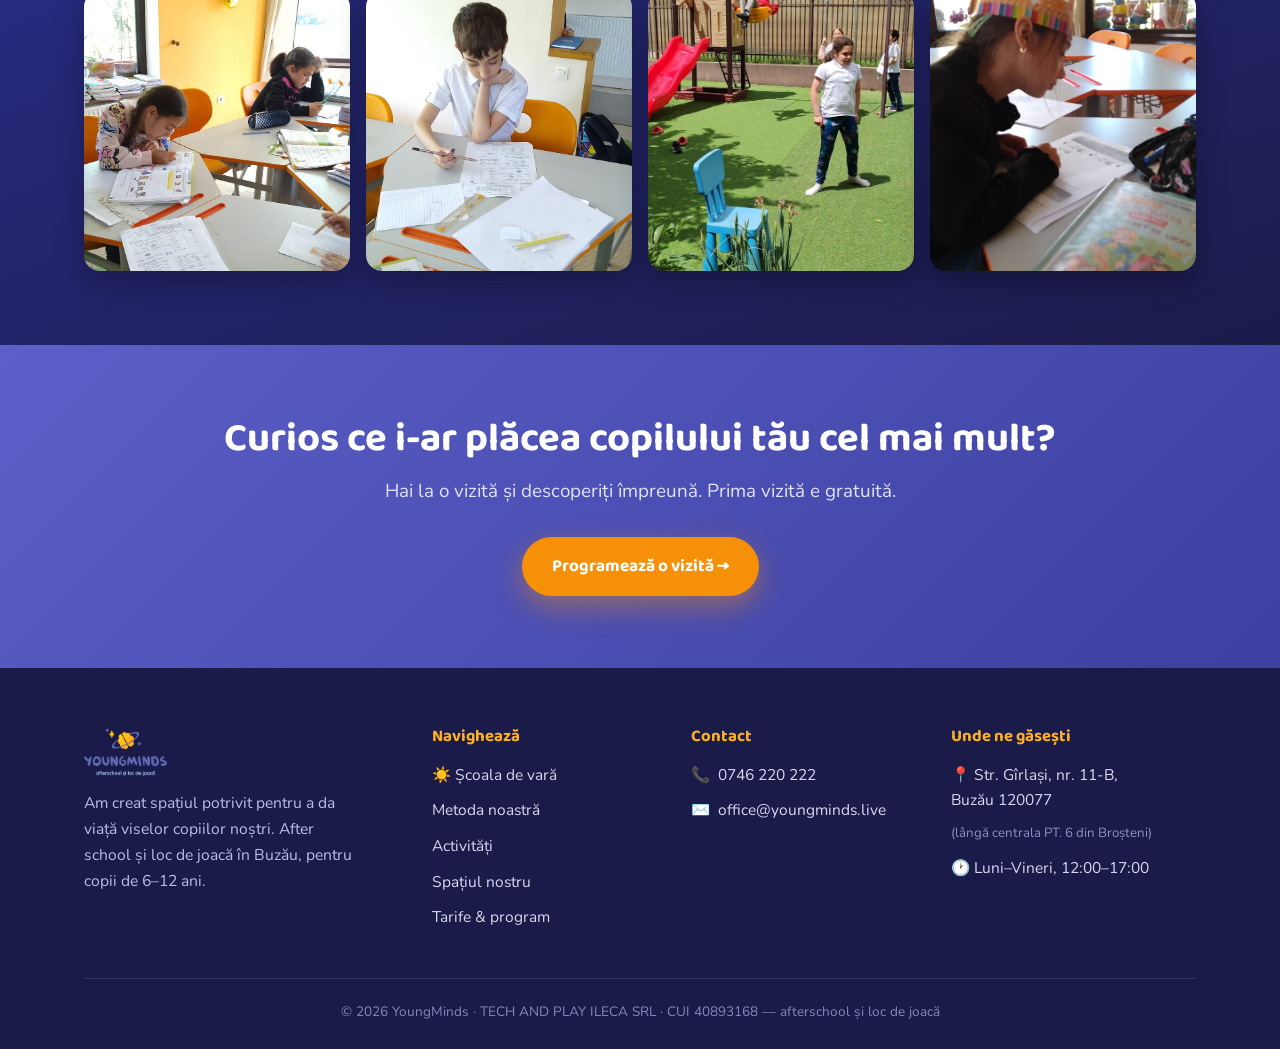
==== commit d4ae214d: "Add Vercel Web Analytics" ====
--- a/activitati.html
+++ b/activitati.html
@@ -9,6 +9,11 @@
   gtag('js', new Date());
   gtag('config', 'G-8RMYH10H6Z');
 </script>
+<!-- Vercel Web Analytics -->
+<script>
+  window.va = window.va || function () { (window.vaq = window.vaq || []).push(arguments); };
+</script>
+<script defer src="/_vercel/insights/script.js"></script>
 <meta charset="UTF-8">
 <meta name="viewport" content="width=device-width, initial-scale=1.0">
 <title>Activități — YoungMinds Buzău</title>
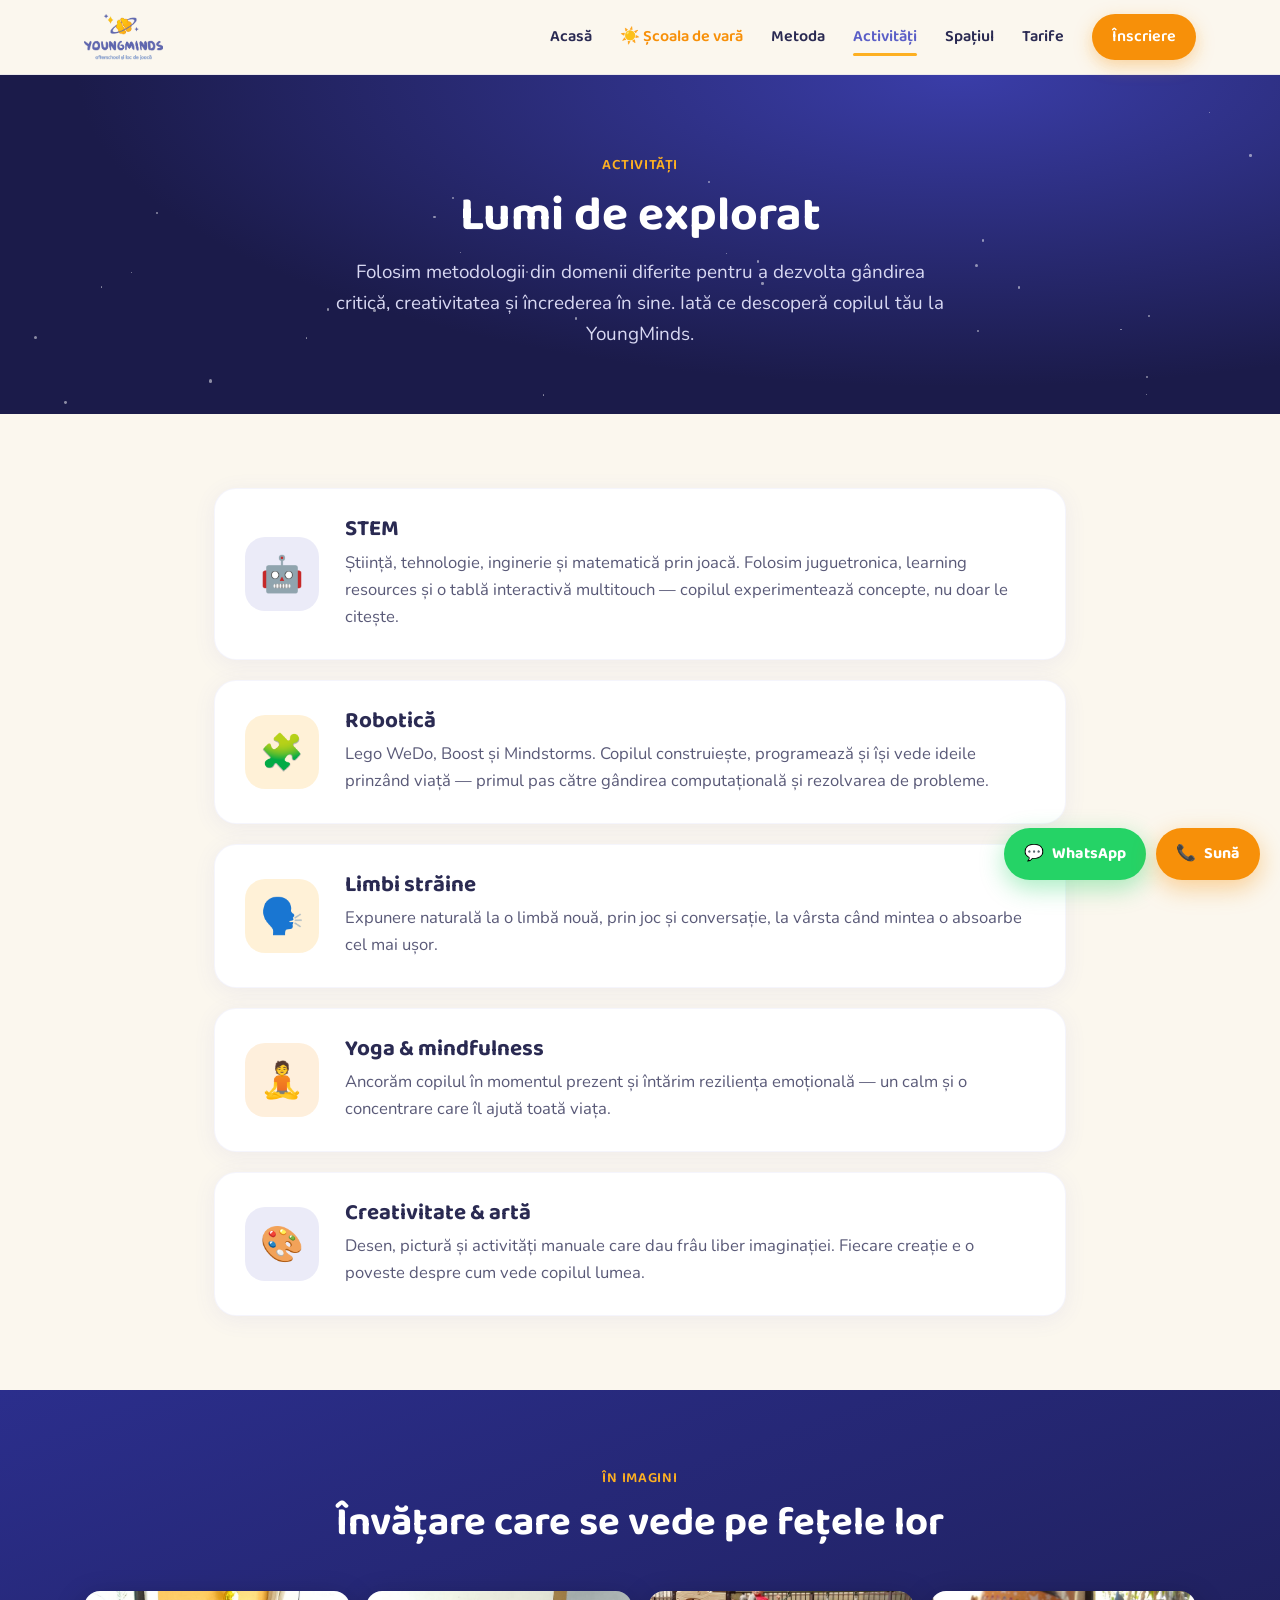
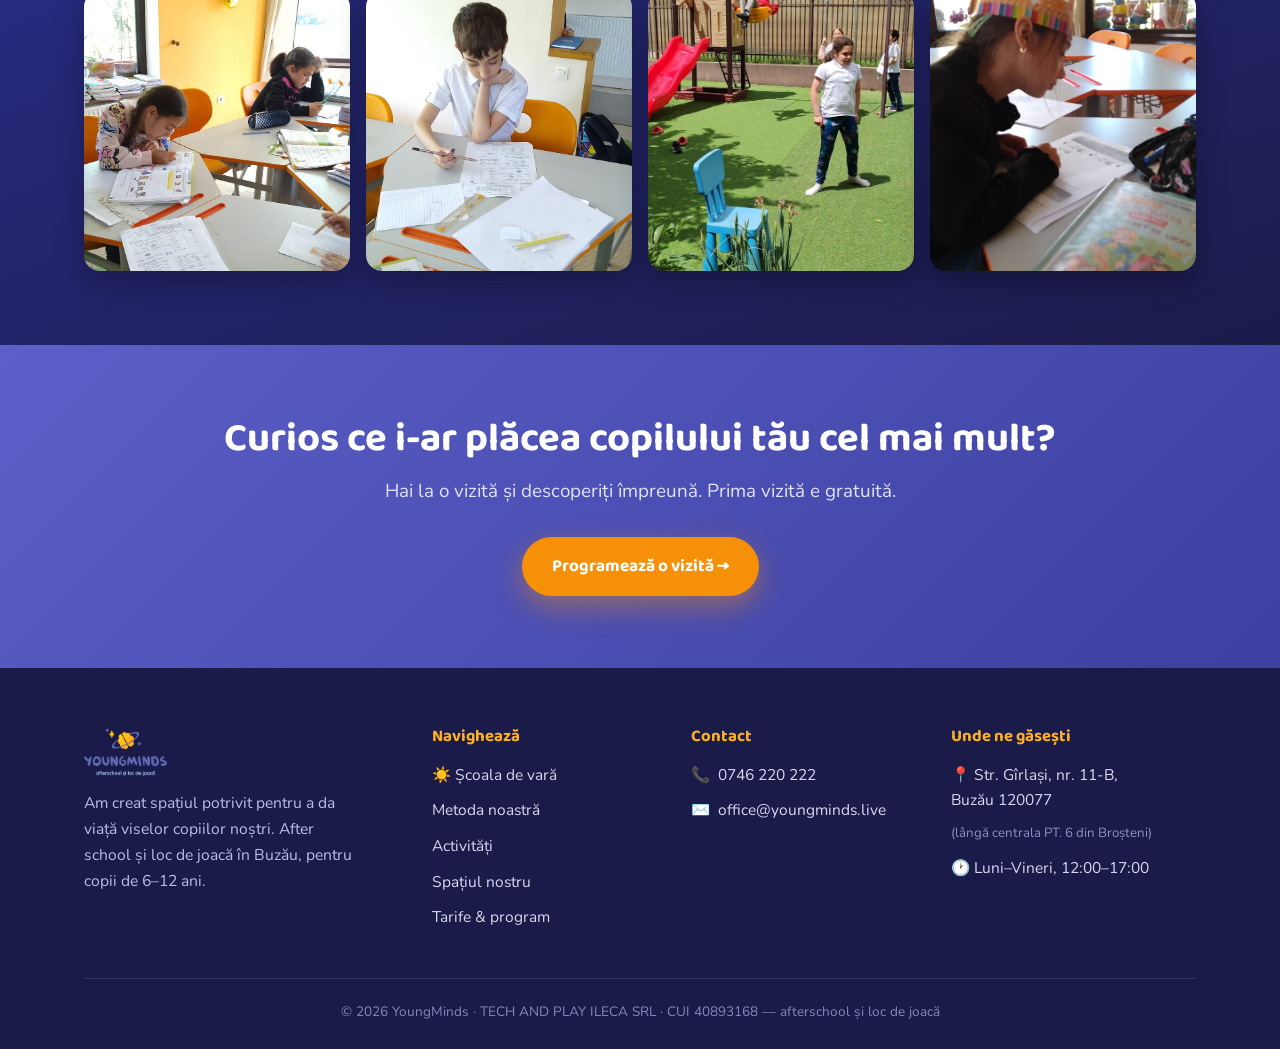
==== commit d0fa97af: "Install and Configure Vercel Web Analytics ## Vercel Web Analytics Installation and Configuration  #" ====
--- a/activitati.html
+++ b/activitati.html
@@ -10,10 +10,7 @@
   gtag('config', 'G-8RMYH10H6Z');
 </script>
 <!-- Vercel Web Analytics -->
-<script>
-  window.va = window.va || function () { (window.vaq = window.vaq || []).push(arguments); };
-</script>
-<script defer src="/_vercel/insights/script.js"></script>
+<script defer src="https://cdn.vercel-insights.com/v1/script.js"></script>
 <meta charset="UTF-8">
 <meta name="viewport" content="width=device-width, initial-scale=1.0">
 <title>Activități — YoungMinds Buzău</title>
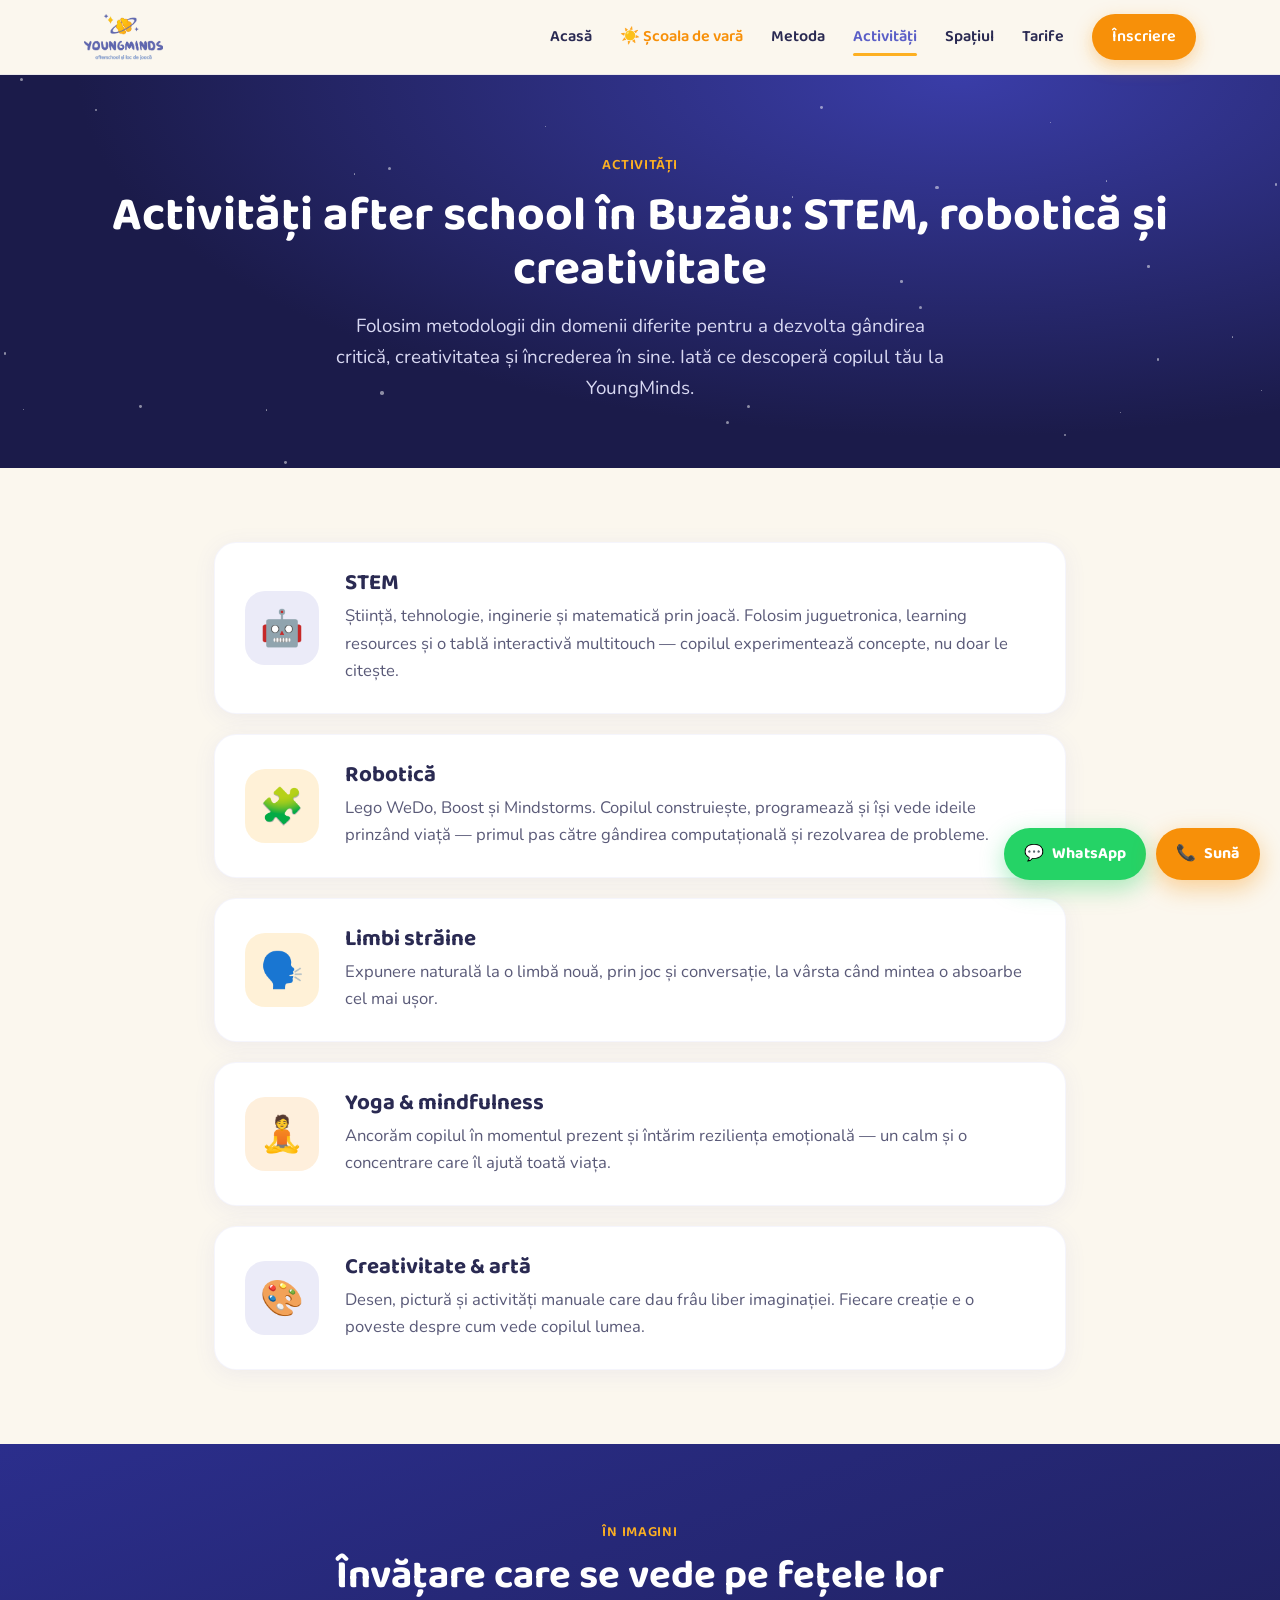
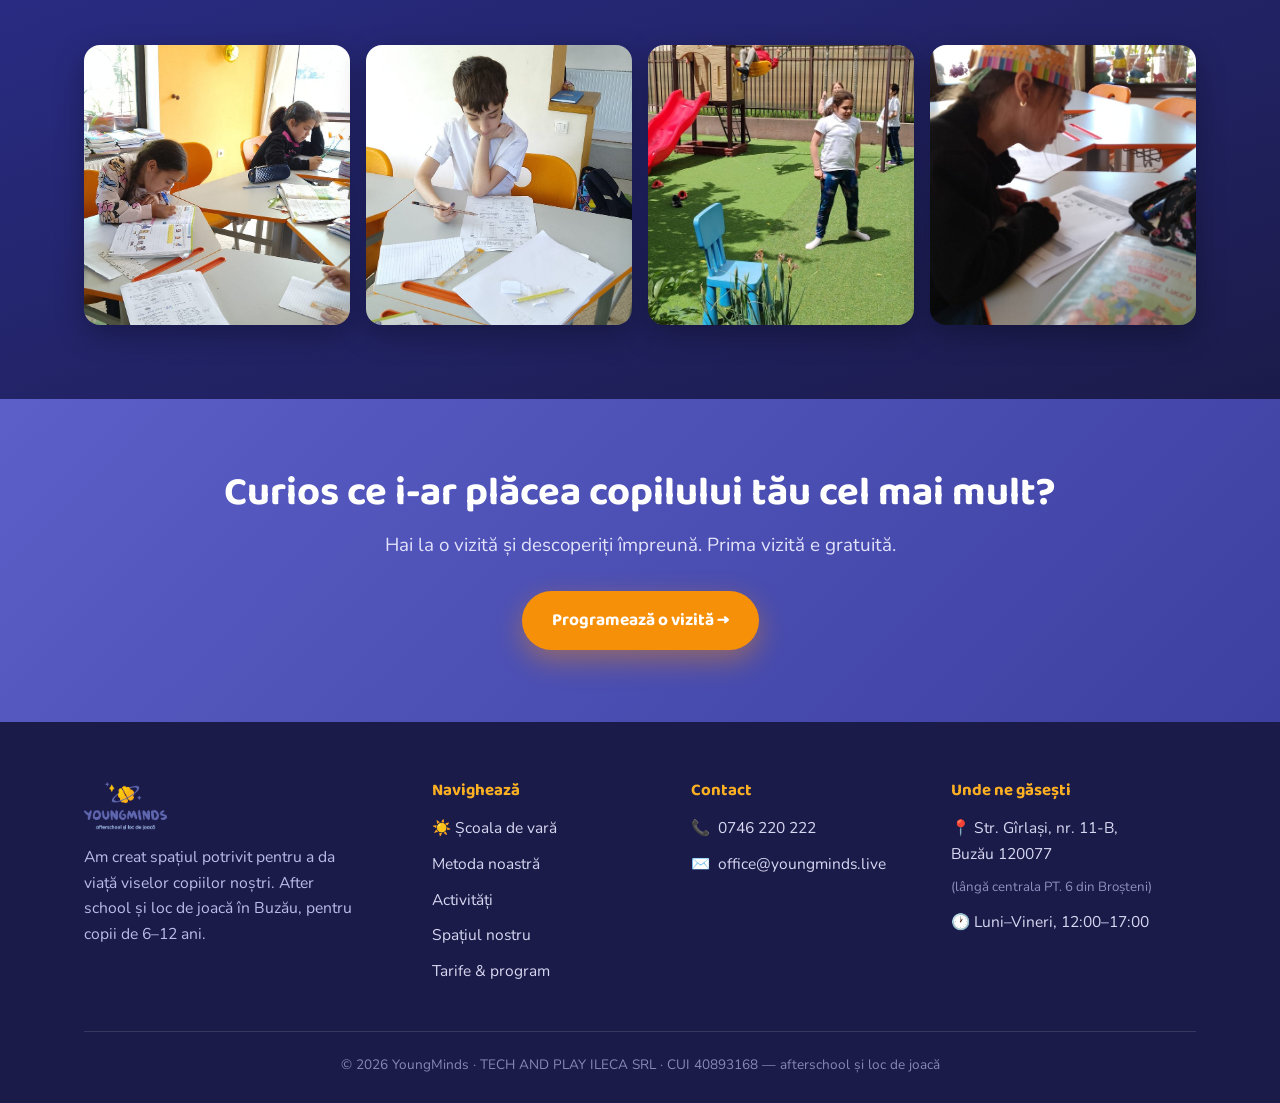
==== commit 12be3f5d: "Optimize activities page SEO" ====
--- a/activitati.html
+++ b/activitati.html
@@ -10,11 +10,37 @@
   gtag('config', 'G-8RMYH10H6Z');
 </script>
 <!-- Vercel Web Analytics -->
-<script defer src="https://cdn.vercel-insights.com/v1/script.js"></script>
+<script>
+  window.va = window.va || function () { (window.vaq = window.vaq || []).push(arguments); };
+</script>
+<script defer src="/_vercel/insights/script.js"></script>
 <meta charset="UTF-8">
 <meta name="viewport" content="width=device-width, initial-scale=1.0">
-<title>Activități — YoungMinds Buzău</title>
-<meta name="description" content="STEM, robotică (Lego Mindstorms), limbi străine, yoga, mindfulness și creativitate. Activitățile de toamnă la YoungMinds Buzău.">
+<title>Activități After School Buzău | STEM & Robotică | YoungMinds</title>
+<meta name="description" content="Activități after school în Buzău pentru copii 6–12 ani: STEM, robotică LEGO, limbi străine, yoga, mindfulness, artă și creativitate la YoungMinds.">
+<meta name="robots" content="index,follow,max-image-preview:large,max-snippet:-1,max-video-preview:-1">
+<link rel="canonical" href="https://www.youngminds.live/activitati">
+<meta property="og:locale" content="ro_RO">
+<meta property="og:type" content="website">
+<meta property="og:site_name" content="YoungMinds">
+<meta property="og:title" content="Activități After School Buzău | STEM & Robotică | YoungMinds">
+<meta property="og:description" content="STEM, robotică LEGO, limbi străine, mindfulness și activități creative pentru copii la YoungMinds Buzău.">
+<meta property="og:url" content="https://www.youngminds.live/activitati">
+<meta property="og:image" content="https://www.youngminds.live/img/study-boy-fish-art.jpg">
+<meta name="twitter:card" content="summary_large_image">
+<meta name="twitter:title" content="Activități After School Buzău | YoungMinds">
+<meta name="twitter:description" content="STEM, robotică LEGO, limbi străine și creativitate pentru copii 6–12 ani în Buzău.">
+<meta name="twitter:image" content="https://www.youngminds.live/img/study-boy-fish-art.jpg">
+<script type="application/ld+json">
+{
+  "@context": "https://schema.org",
+  "@type": "BreadcrumbList",
+  "itemListElement": [
+    {"@type":"ListItem","position":1,"name":"Acasă","item":"https://www.youngminds.live/"},
+    {"@type":"ListItem","position":2,"name":"Activități","item":"https://www.youngminds.live/activitati"}
+  ]
+}
+</script>
 <link rel="icon" type="image/png" href="img/logo.png">
 <link rel="preconnect" href="https://fonts.googleapis.com">
 <link rel="preconnect" href="https://fonts.gstatic.com" crossorigin>
@@ -44,7 +70,7 @@
 
 <section class="page-hero"><div class="stars"></div>
   <div class="wrap"><div class="crumb">Activități</div>
-  <h1>Lumi de explorat</h1>
+  <h1>Activități after school în Buzău: STEM, robotică și creativitate</h1>
   <p>Folosim metodologii din domenii diferite pentru a dezvolta gândirea critică, creativitatea și încrederea în sine. Iată ce descoperă copilul tău la YoungMinds.</p></div>
 </section>
 
@@ -77,10 +103,10 @@
   <div class="wrap">
     <div class="sec-head light reveal"><span class="tag">În imagini</span><h2>Învățare care se vede pe fețele lor</h2></div>
     <div class="photo-row reveal">
-      <img src="img/study-boy-pencils.jpg" alt="Copil concentrat la YoungMinds">
-      <img src="img/study-girls-yellow.jpg" alt="Copii studiind">
-      <img src="img/study-boy-fish-art.jpg" alt="Creație artistică">
-      <img src="img/study-girl-crown.jpg" alt="Activitate creativă">
+      <img src="img/study-boy-pencils.jpg" alt="Copil la activități after school YoungMinds Buzău">
+      <img src="img/study-girls-yellow.jpg" alt="Copii studiind la YoungMinds Buzău">
+      <img src="img/study-boy-fish-art.jpg" alt="Activitate artistică pentru copii la YoungMinds">
+      <img src="img/study-girl-crown.jpg" alt="Activitate creativă after school în Buzău">
     </div>
   </div>
 </section>
@@ -92,7 +118,7 @@
   <div class="wrap">
     <div class="footer-grid">
       <div>
-        <img class="flogo" src="img/logo.png" alt="YoungMinds">
+        <img class="flogo" src="img/logo.png" alt="YoungMinds after school Buzău">
         <p class="tagline">Am creat spațiul potrivit pentru a da viață viselor copiilor noștri. After school și loc de joacă în Buzău, pentru copii de 6–12 ani.</p>
       </div>
       <div>
@@ -133,4 +159,4 @@
 </script>
 
 </body>
-</html>
+</html>
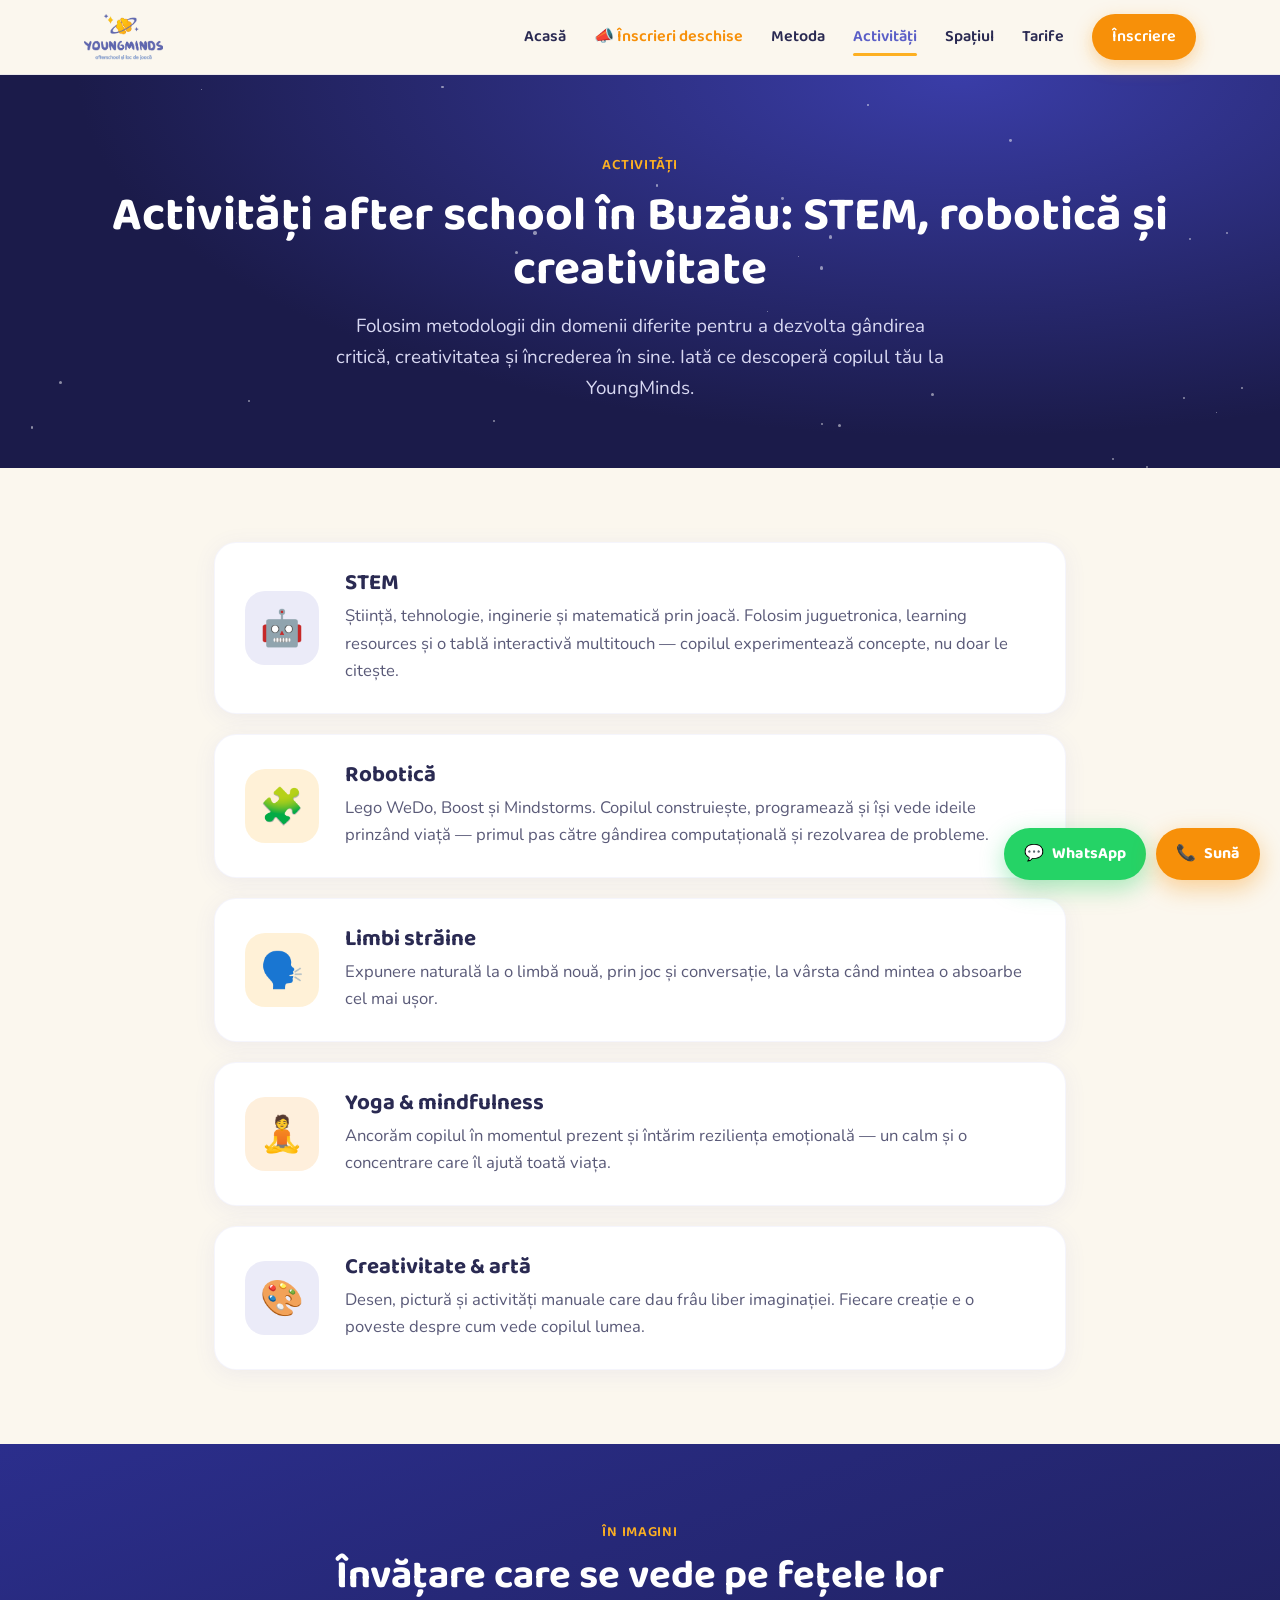
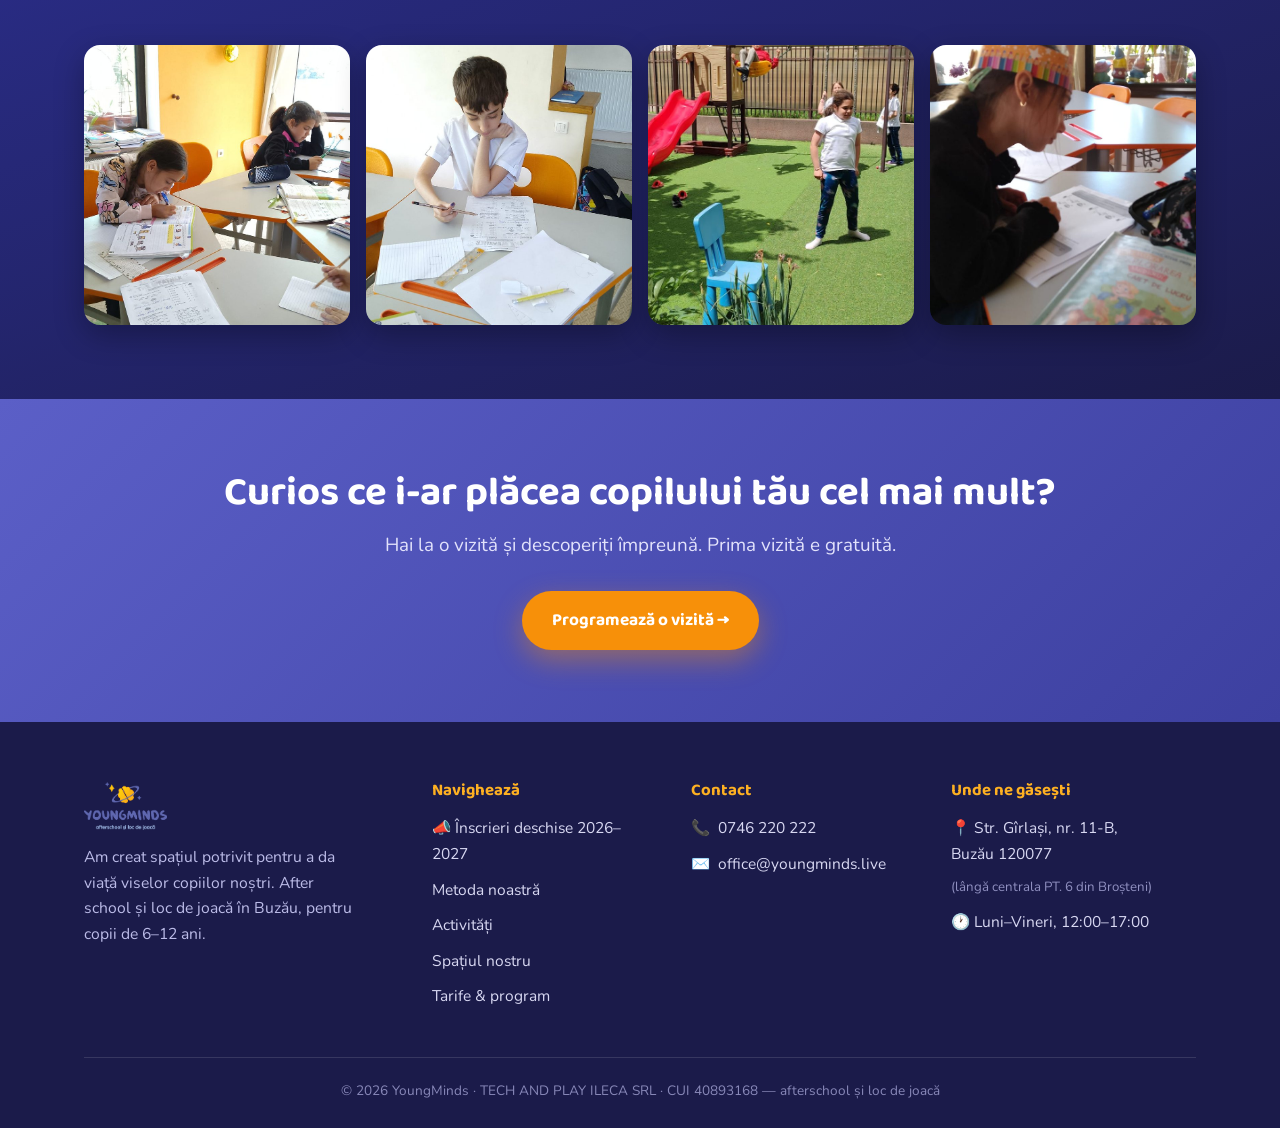
==== commit 016a109a: "Replace summer school nav with enrollment notice" ====
--- a/activitati.html
+++ b/activitati.html
@@ -58,7 +58,7 @@
     <button class="burger" aria-label="Meniu" onclick="document.querySelector('.site-nav').classList.toggle('open')"><span></span><span></span><span></span></button>
     <nav class="site-nav">
       <a href="index.html">Acasă</a>
-      <a href="scoala-de-vara.html" style="color:var(--orange)">☀️ Școala de vară</a>
+      <a href="contact.html" style="color:var(--orange)">📣 Înscrieri deschise</a>
       <a href="metoda.html">Metoda</a>
       <a href="activitati.html" class="active">Activități</a>
       <a href="spatiul.html">Spațiul</a>
@@ -124,7 +124,7 @@
       <div>
         <h4>Navighează</h4>
         <ul>
-          <li><a href="scoala-de-vara.html">☀️ Școala de vară</a></li>
+          <li><a href="contact.html">📣 Înscrieri deschise 2026–2027</a></li>
           <li><a href="metoda.html">Metoda noastră</a></li>
           <li><a href="activitati.html">Activități</a></li>
           <li><a href="spatiul.html">Spațiul nostru</a></li>
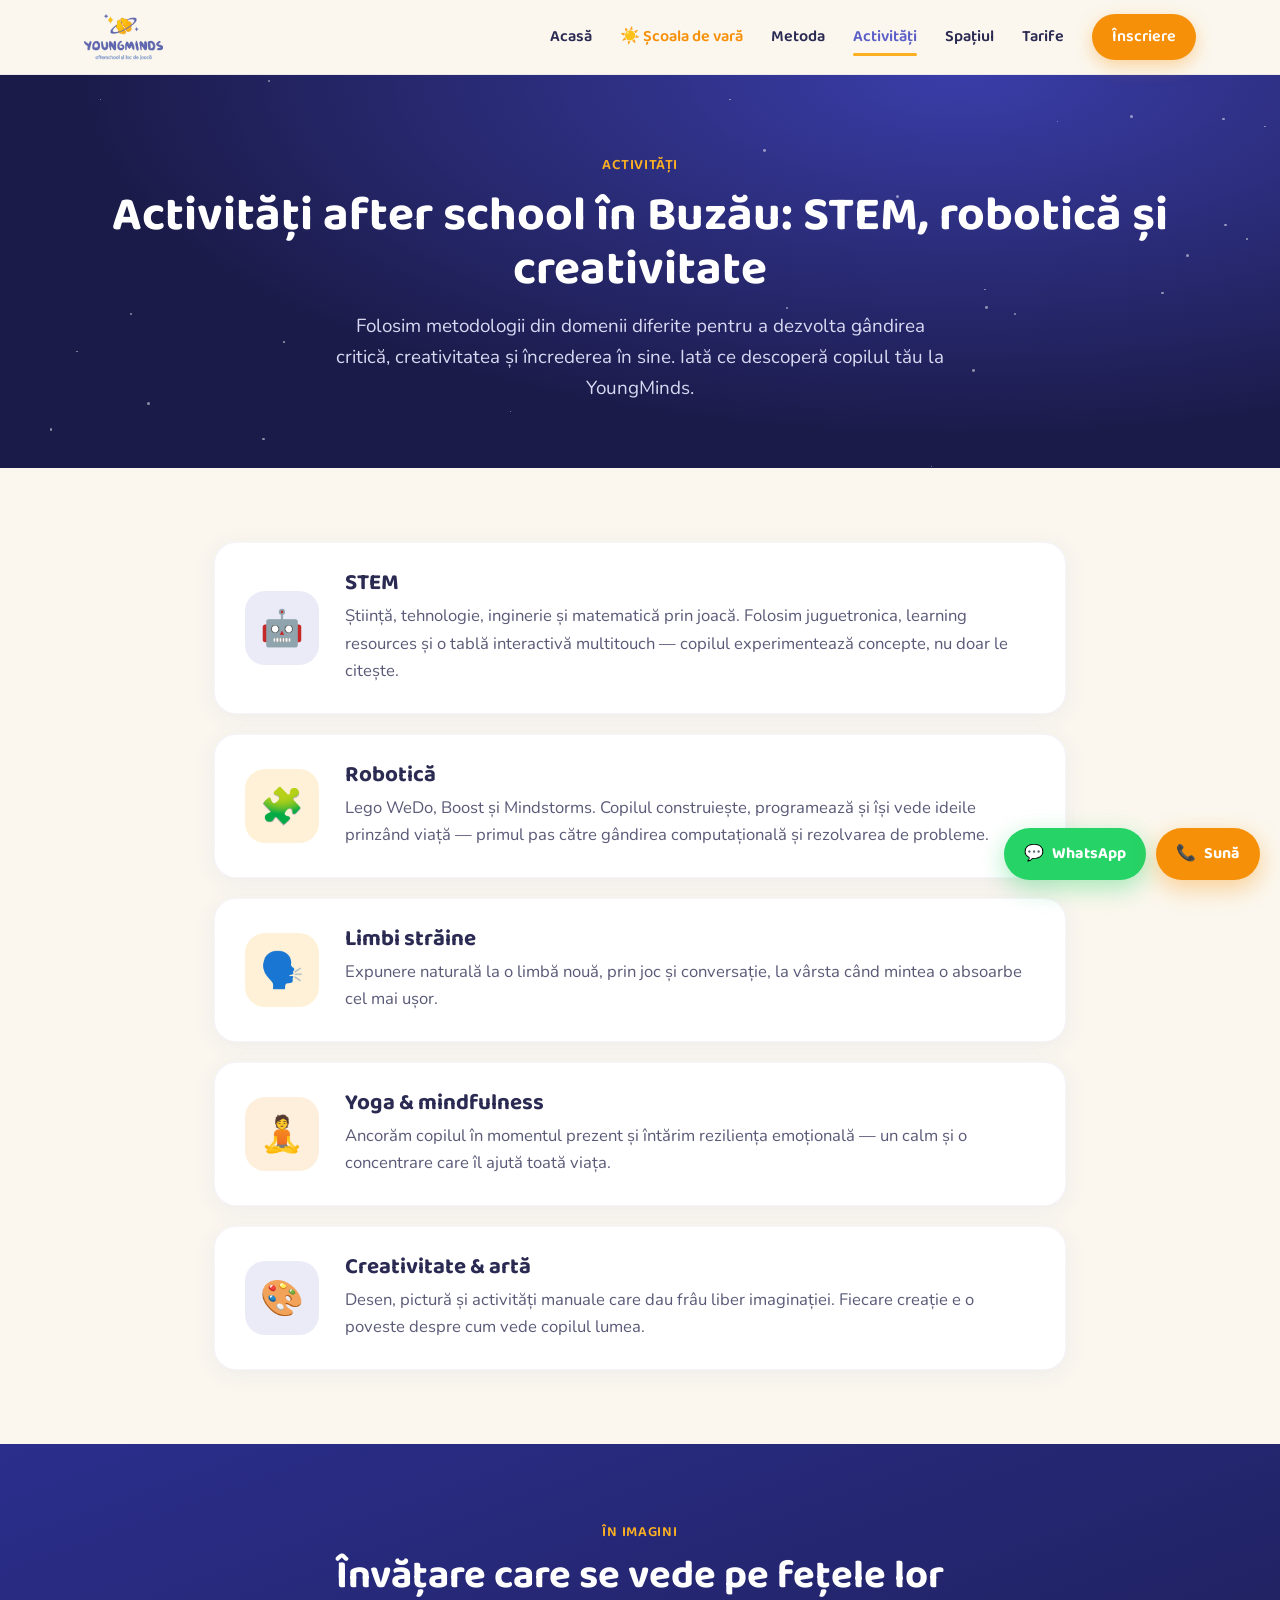
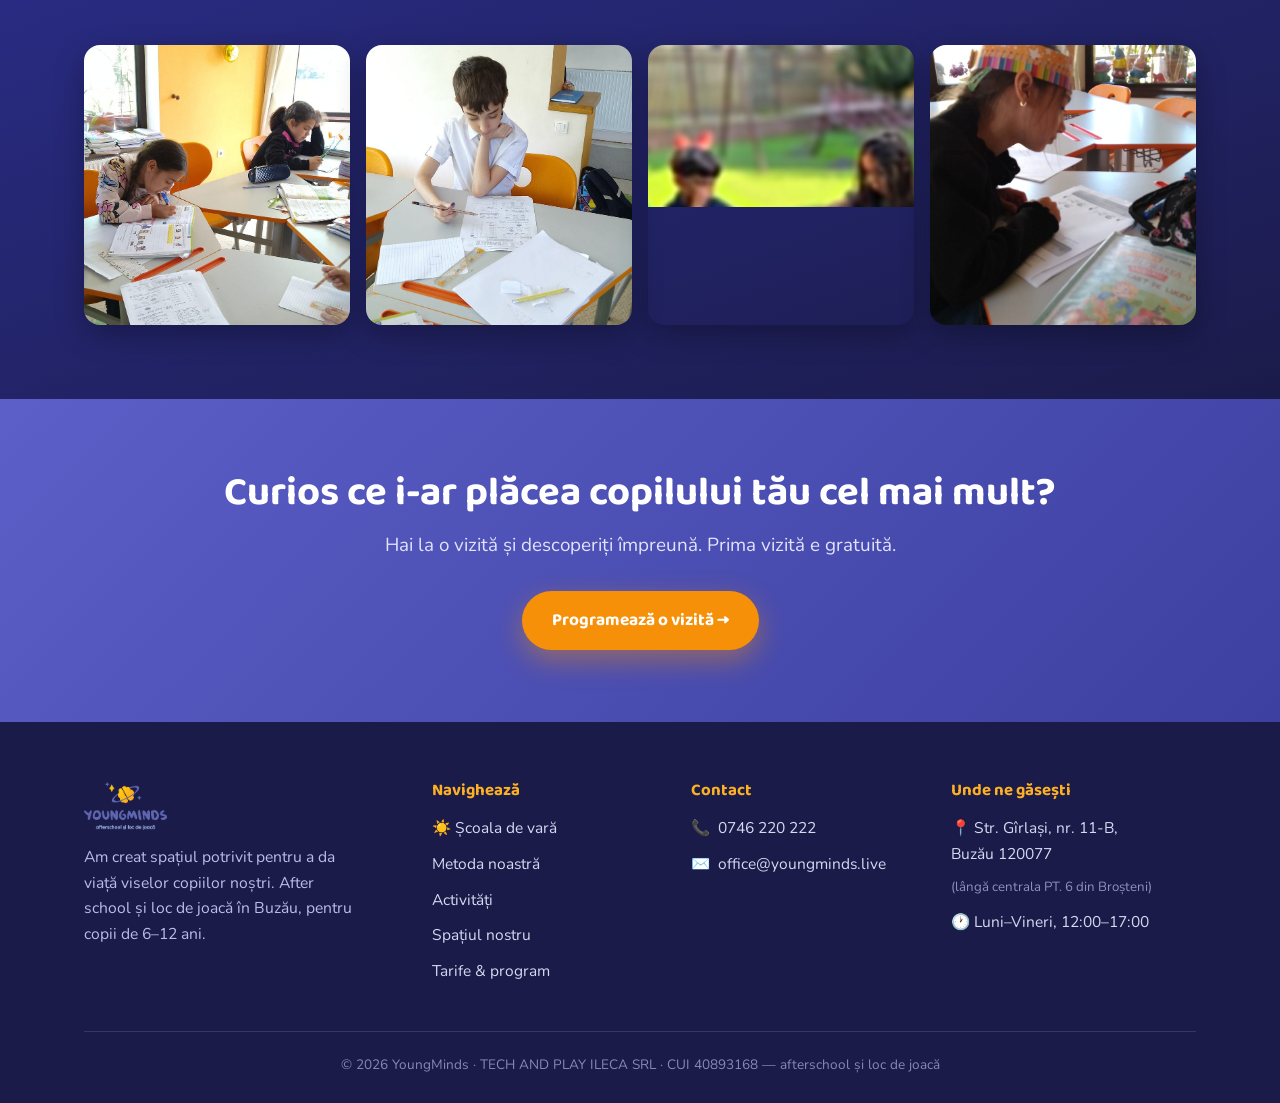
==== commit 71b4cbd4: "Merge pull request #3 from ivanovroxana1988-arch/vercel/install-and-configure-vercel-w-bpxpf4 Instal" ====
--- a/activitati.html
+++ b/activitati.html
@@ -10,10 +10,7 @@
   gtag('config', 'G-8RMYH10H6Z');
 </script>
 <!-- Vercel Web Analytics -->
-<script>
-  window.va = window.va || function () { (window.vaq = window.vaq || []).push(arguments); };
-</script>
-<script defer src="/_vercel/insights/script.js"></script>
+<script defer src="https://cdn.vercel-insights.com/v1/script.js"></script>
 <meta charset="UTF-8">
 <meta name="viewport" content="width=device-width, initial-scale=1.0">
 <title>Activități After School Buzău | STEM & Robotică | YoungMinds</title>
@@ -58,7 +55,7 @@
     <button class="burger" aria-label="Meniu" onclick="document.querySelector('.site-nav').classList.toggle('open')"><span></span><span></span><span></span></button>
     <nav class="site-nav">
       <a href="index.html">Acasă</a>
-      <a href="contact.html" style="color:var(--orange)">📣 Înscrieri deschise</a>
+      <a href="scoala-de-vara.html" style="color:var(--orange)">☀️ Școala de vară</a>
       <a href="metoda.html">Metoda</a>
       <a href="activitati.html" class="active">Activități</a>
       <a href="spatiul.html">Spațiul</a>
@@ -124,7 +121,7 @@
       <div>
         <h4>Navighează</h4>
         <ul>
-          <li><a href="contact.html">📣 Înscrieri deschise 2026–2027</a></li>
+          <li><a href="scoala-de-vara.html">☀️ Școala de vară</a></li>
           <li><a href="metoda.html">Metoda noastră</a></li>
           <li><a href="activitati.html">Activități</a></li>
           <li><a href="spatiul.html">Spațiul nostru</a></li>
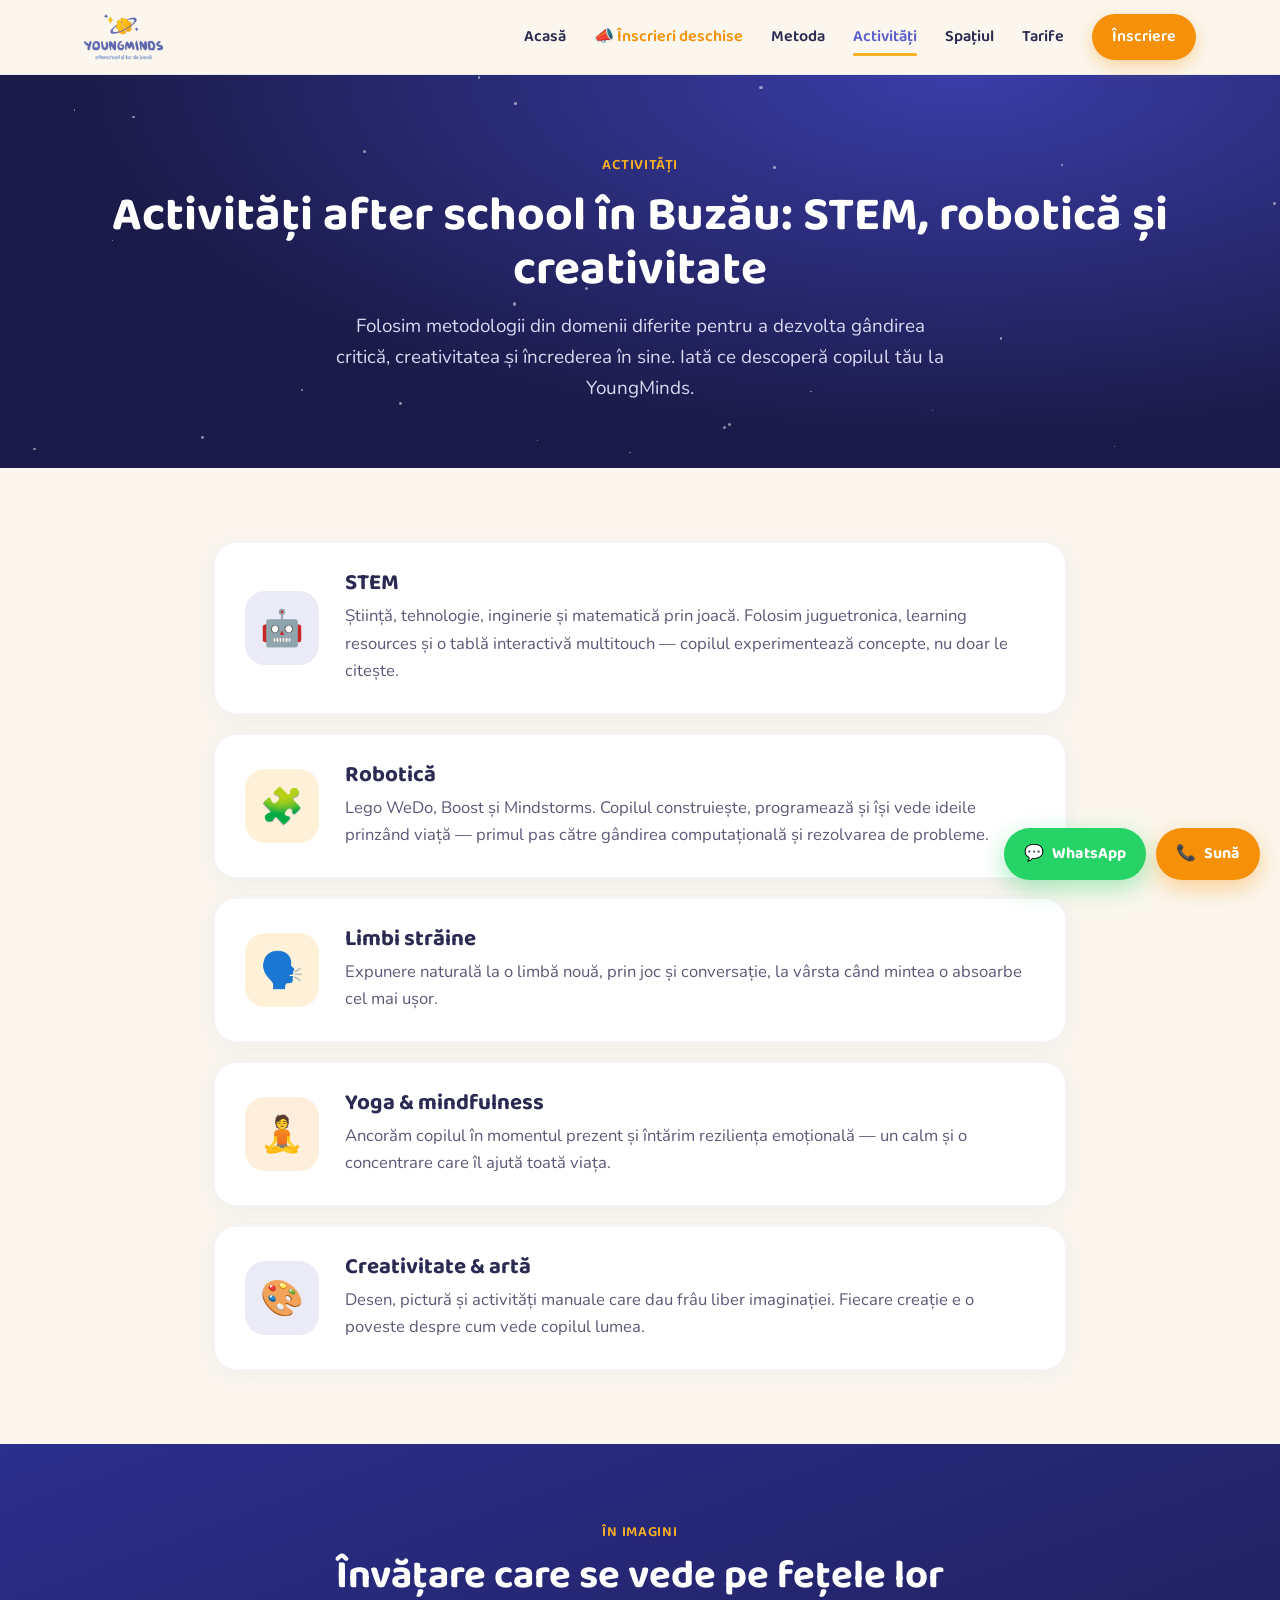
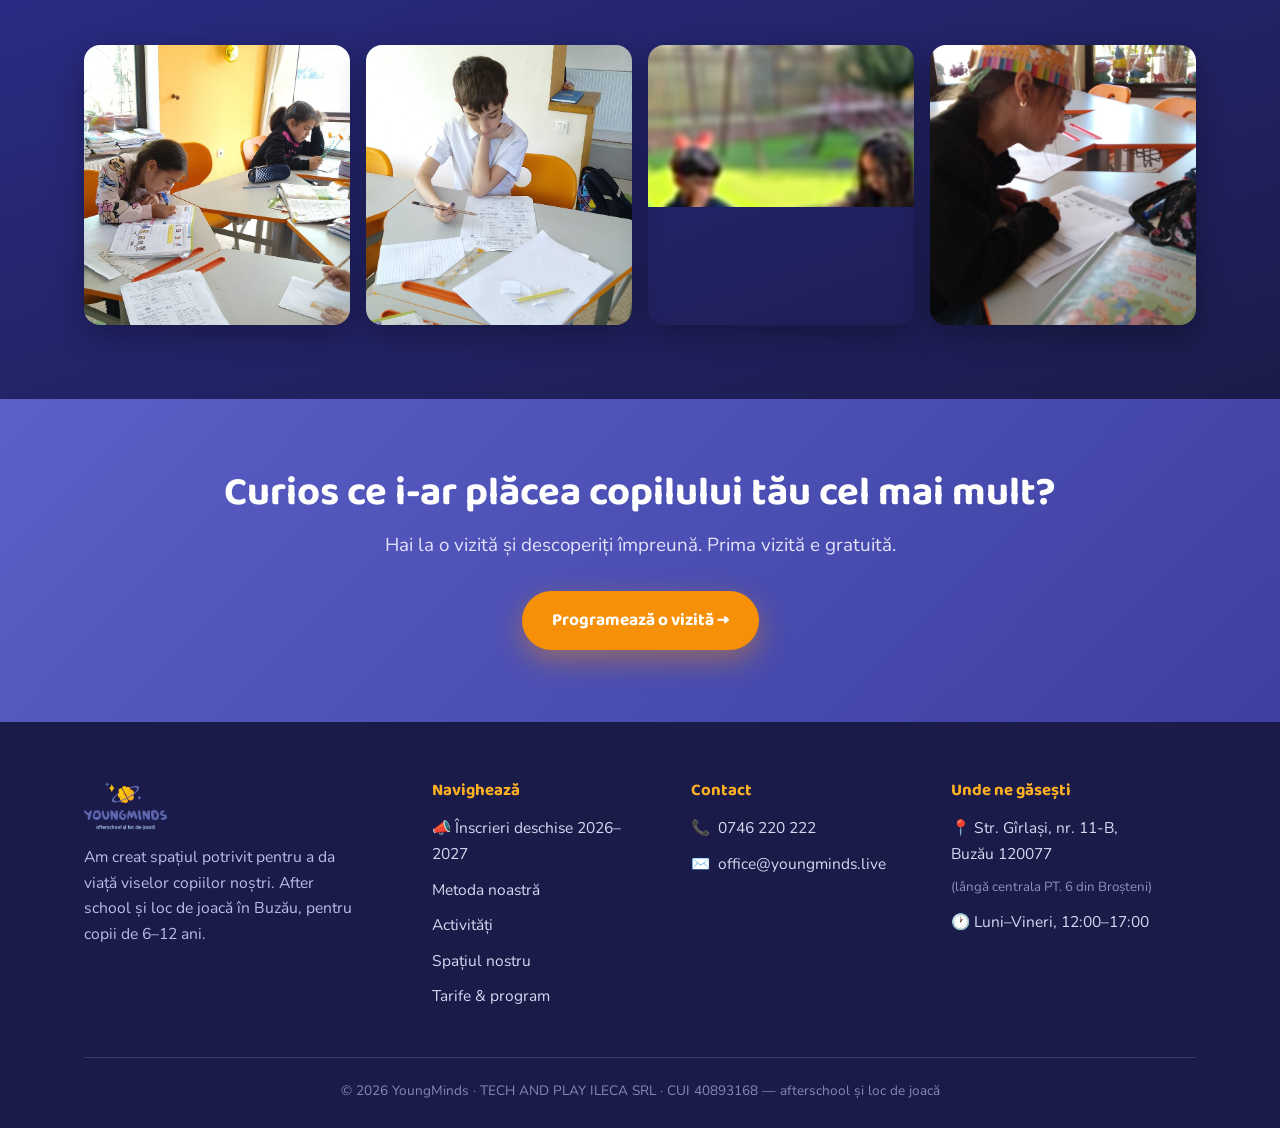
==== commit 3eeb2347: "Merge pull request #5 from ivanovroxana1988-arch/campaign/enrollment-2026-2027 Campaign: announce 20" ====
--- a/activitati.html
+++ b/activitati.html
@@ -55,7 +55,7 @@
     <button class="burger" aria-label="Meniu" onclick="document.querySelector('.site-nav').classList.toggle('open')"><span></span><span></span><span></span></button>
     <nav class="site-nav">
       <a href="index.html">Acasă</a>
-      <a href="scoala-de-vara.html" style="color:var(--orange)">☀️ Școala de vară</a>
+      <a href="contact.html" style="color:var(--orange)">📣 Înscrieri deschise</a>
       <a href="metoda.html">Metoda</a>
       <a href="activitati.html" class="active">Activități</a>
       <a href="spatiul.html">Spațiul</a>
@@ -121,7 +121,7 @@
       <div>
         <h4>Navighează</h4>
         <ul>
-          <li><a href="scoala-de-vara.html">☀️ Școala de vară</a></li>
+          <li><a href="contact.html">📣 Înscrieri deschise 2026–2027</a></li>
           <li><a href="metoda.html">Metoda noastră</a></li>
           <li><a href="activitati.html">Activități</a></li>
           <li><a href="spatiul.html">Spațiul nostru</a></li>
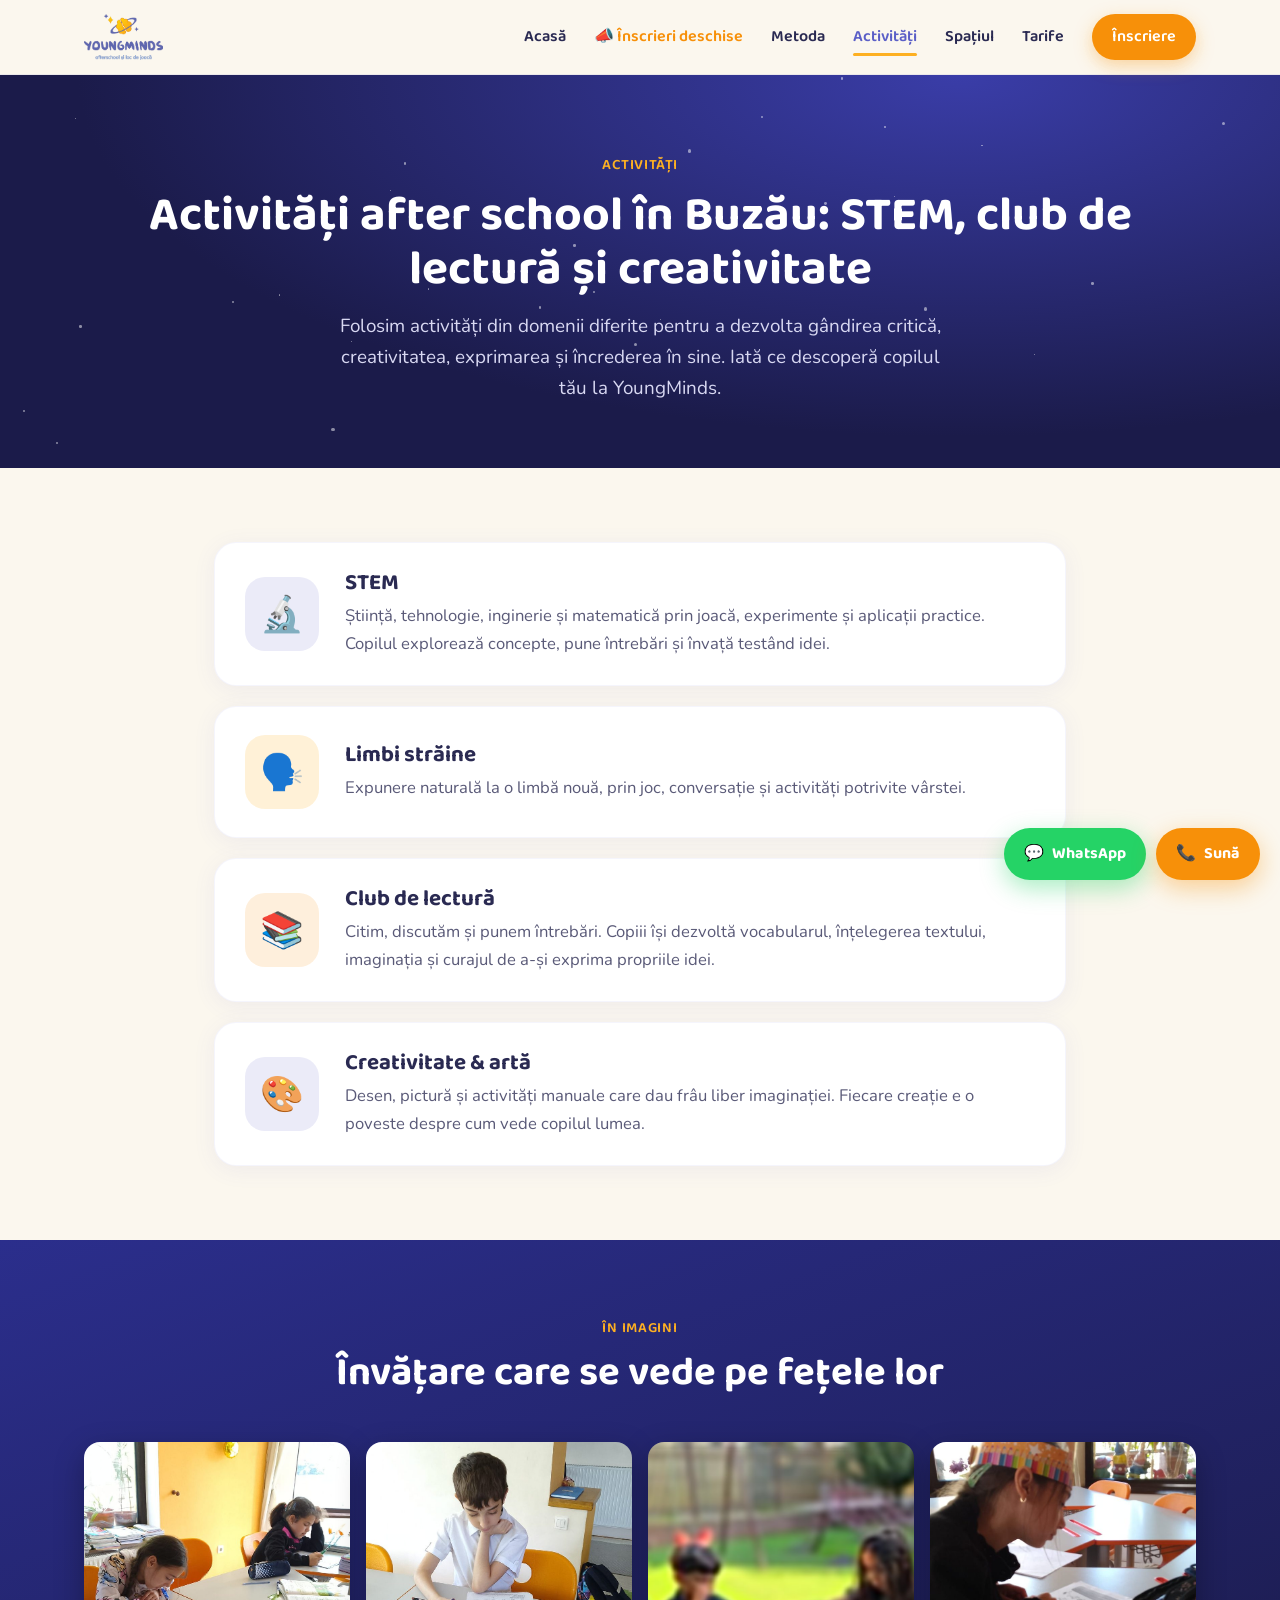
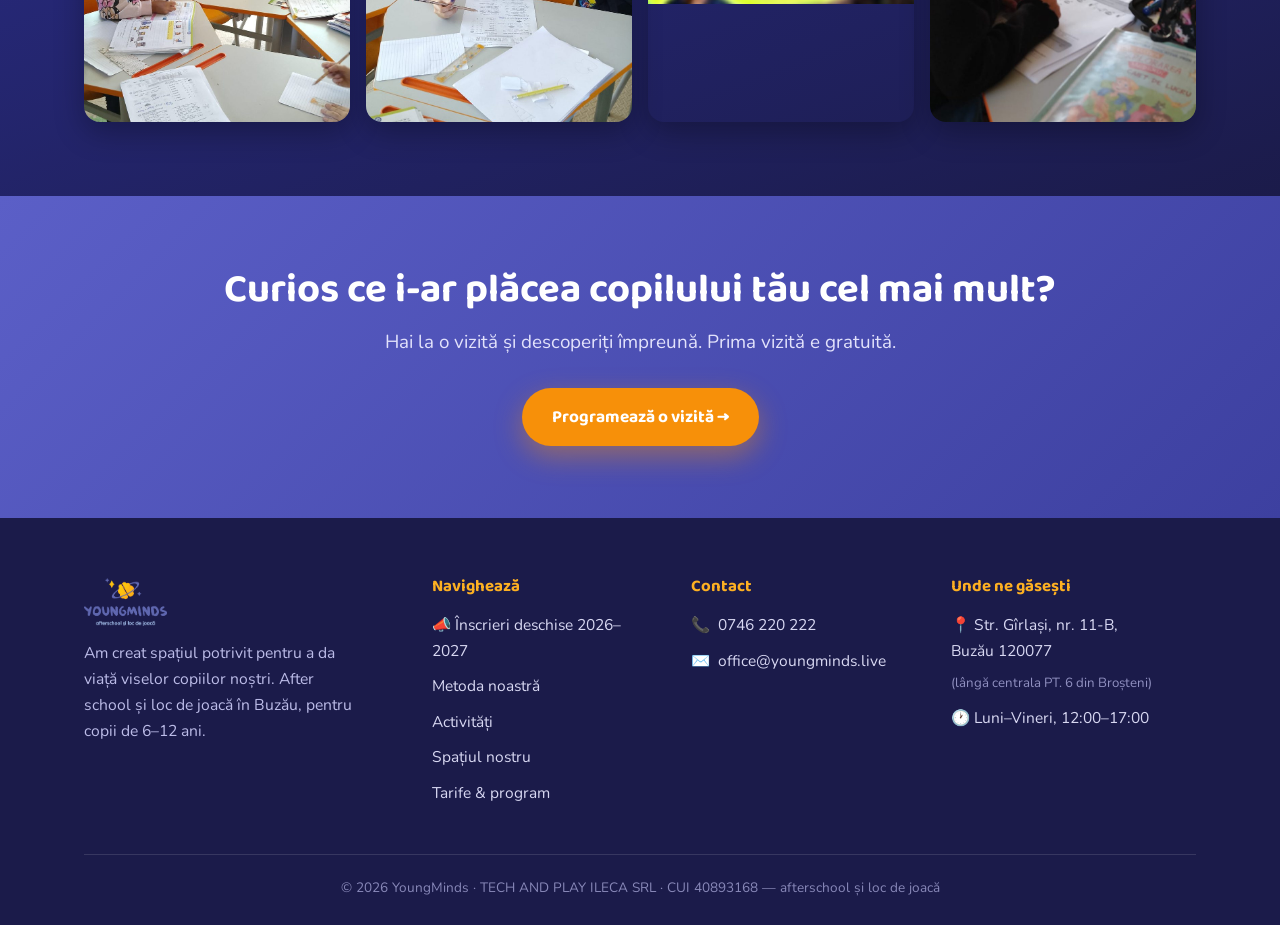
==== commit a6d201dd: "Update activities: add reading club, remove robotics and yoga" ====
--- a/activitati.html
+++ b/activitati.html
@@ -13,20 +13,20 @@
 <script defer src="https://cdn.vercel-insights.com/v1/script.js"></script>
 <meta charset="UTF-8">
 <meta name="viewport" content="width=device-width, initial-scale=1.0">
-<title>Activități After School Buzău | STEM & Robotică | YoungMinds</title>
-<meta name="description" content="Activități after school în Buzău pentru copii 6–12 ani: STEM, robotică LEGO, limbi străine, yoga, mindfulness, artă și creativitate la YoungMinds.">
+<title>Activități After School Buzău | STEM & Club de lectură | YoungMinds</title>
+<meta name="description" content="Activități after school în Buzău pentru copii 6–12 ani: STEM, club de lectură, limbi străine, artă și creativitate la YoungMinds.">
 <meta name="robots" content="index,follow,max-image-preview:large,max-snippet:-1,max-video-preview:-1">
 <link rel="canonical" href="https://www.youngminds.live/activitati">
 <meta property="og:locale" content="ro_RO">
 <meta property="og:type" content="website">
 <meta property="og:site_name" content="YoungMinds">
-<meta property="og:title" content="Activități After School Buzău | STEM & Robotică | YoungMinds">
-<meta property="og:description" content="STEM, robotică LEGO, limbi străine, mindfulness și activități creative pentru copii la YoungMinds Buzău.">
+<meta property="og:title" content="Activități After School Buzău | STEM & Club de lectură | YoungMinds">
+<meta property="og:description" content="STEM, club de lectură, limbi străine și activități creative pentru copii la YoungMinds Buzău.">
 <meta property="og:url" content="https://www.youngminds.live/activitati">
 <meta property="og:image" content="https://www.youngminds.live/img/study-boy-fish-art.jpg">
 <meta name="twitter:card" content="summary_large_image">
 <meta name="twitter:title" content="Activități After School Buzău | YoungMinds">
-<meta name="twitter:description" content="STEM, robotică LEGO, limbi străine și creativitate pentru copii 6–12 ani în Buzău.">
+<meta name="twitter:description" content="STEM, club de lectură, limbi străine și creativitate pentru copii 6–12 ani în Buzău.">
 <meta name="twitter:image" content="https://www.youngminds.live/img/study-boy-fish-art.jpg">
 <script type="application/ld+json">
 {
@@ -67,27 +67,23 @@
 
 <section class="page-hero"><div class="stars"></div>
   <div class="wrap"><div class="crumb">Activități</div>
-  <h1>Activități after school în Buzău: STEM, robotică și creativitate</h1>
-  <p>Folosim metodologii din domenii diferite pentru a dezvolta gândirea critică, creativitatea și încrederea în sine. Iată ce descoperă copilul tău la YoungMinds.</p></div>
+  <h1>Activități after school în Buzău: STEM, club de lectură și creativitate</h1>
+  <p>Folosim activități din domenii diferite pentru a dezvolta gândirea critică, creativitatea, exprimarea și încrederea în sine. Iată ce descoperă copilul tău la YoungMinds.</p></div>
 </section>
 
 <section class="sec-pad">
   <div class="wrap act-list">
     <div class="act-full reveal">
-      <div class="act-icon ic-blue">🤖</div>
-      <div class="act-body"><h3>STEM</h3><p>Știință, tehnologie, inginerie și matematică prin joacă. Folosim juguetronica, learning resources și o tablă interactivă multitouch — copilul experimentează concepte, nu doar le citește.</p></div>
-    </div>
-    <div class="act-full reveal">
-      <div class="act-icon ic-gold">🧩</div>
-      <div class="act-body"><h3>Robotică</h3><p>Lego WeDo, Boost și Mindstorms. Copilul construiește, programează și își vede ideile prinzând viață — primul pas către gândirea computațională și rezolvarea de probleme.</p></div>
+      <div class="act-icon ic-blue">🔬</div>
+      <div class="act-body"><h3>STEM</h3><p>Știință, tehnologie, inginerie și matematică prin joacă, experimente și aplicații practice. Copilul explorează concepte, pune întrebări și învață testând idei.</p></div>
     </div>
     <div class="act-full reveal">
       <div class="act-icon ic-gold">🗣️</div>
-      <div class="act-body"><h3>Limbi străine</h3><p>Expunere naturală la o limbă nouă, prin joc și conversație, la vârsta când mintea o absoarbe cel mai ușor.</p></div>
+      <div class="act-body"><h3>Limbi străine</h3><p>Expunere naturală la o limbă nouă, prin joc, conversație și activități potrivite vârstei.</p></div>
     </div>
     <div class="act-full reveal">
-      <div class="act-icon ic-orange">🧘</div>
-      <div class="act-body"><h3>Yoga &amp; mindfulness</h3><p>Ancorăm copilul în momentul prezent și întărim reziliența emoțională — un calm și o concentrare care îl ajută toată viața.</p></div>
+      <div class="act-icon ic-orange">📚</div>
+      <div class="act-body"><h3>Club de lectură</h3><p>Citim, discutăm și punem întrebări. Copiii își dezvoltă vocabularul, înțelegerea textului, imaginația și curajul de a-și exprima propriile idei.</p></div>
     </div>
     <div class="act-full reveal">
       <div class="act-icon ic-blue">🎨</div>
